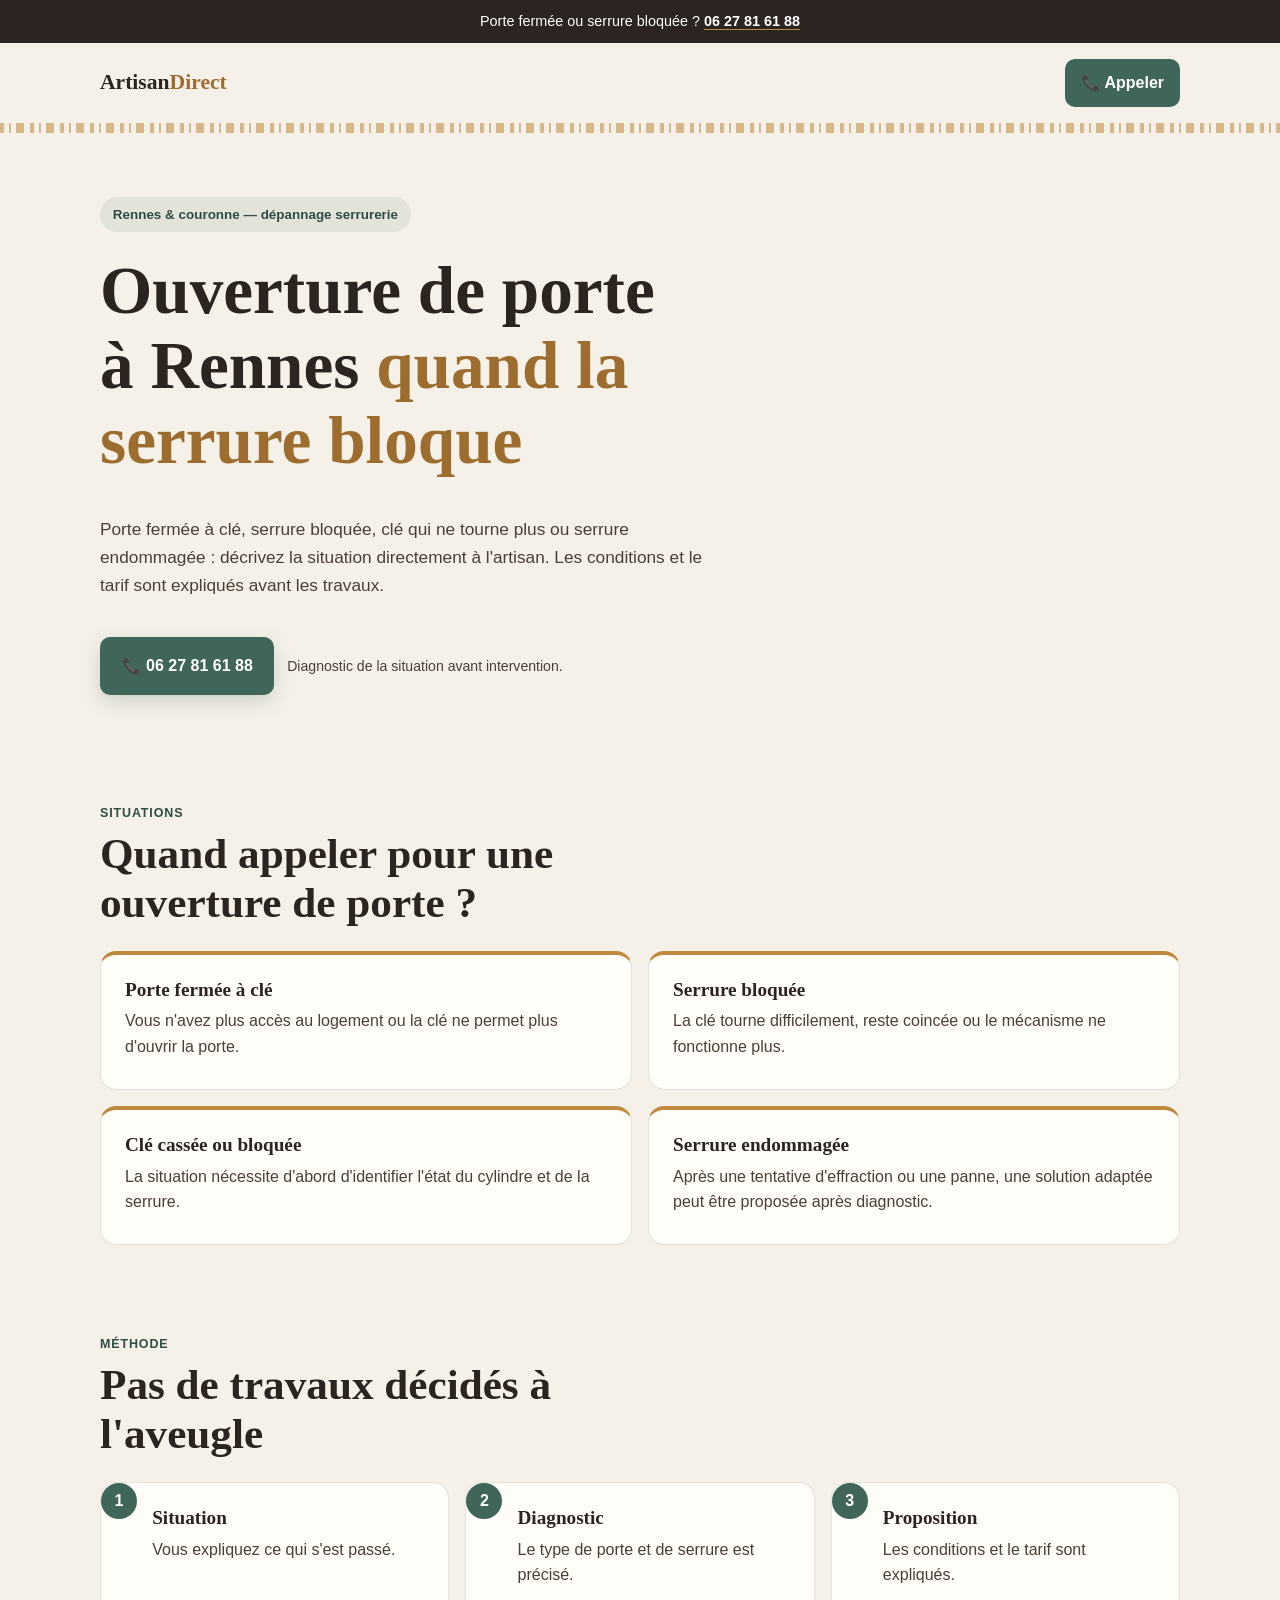
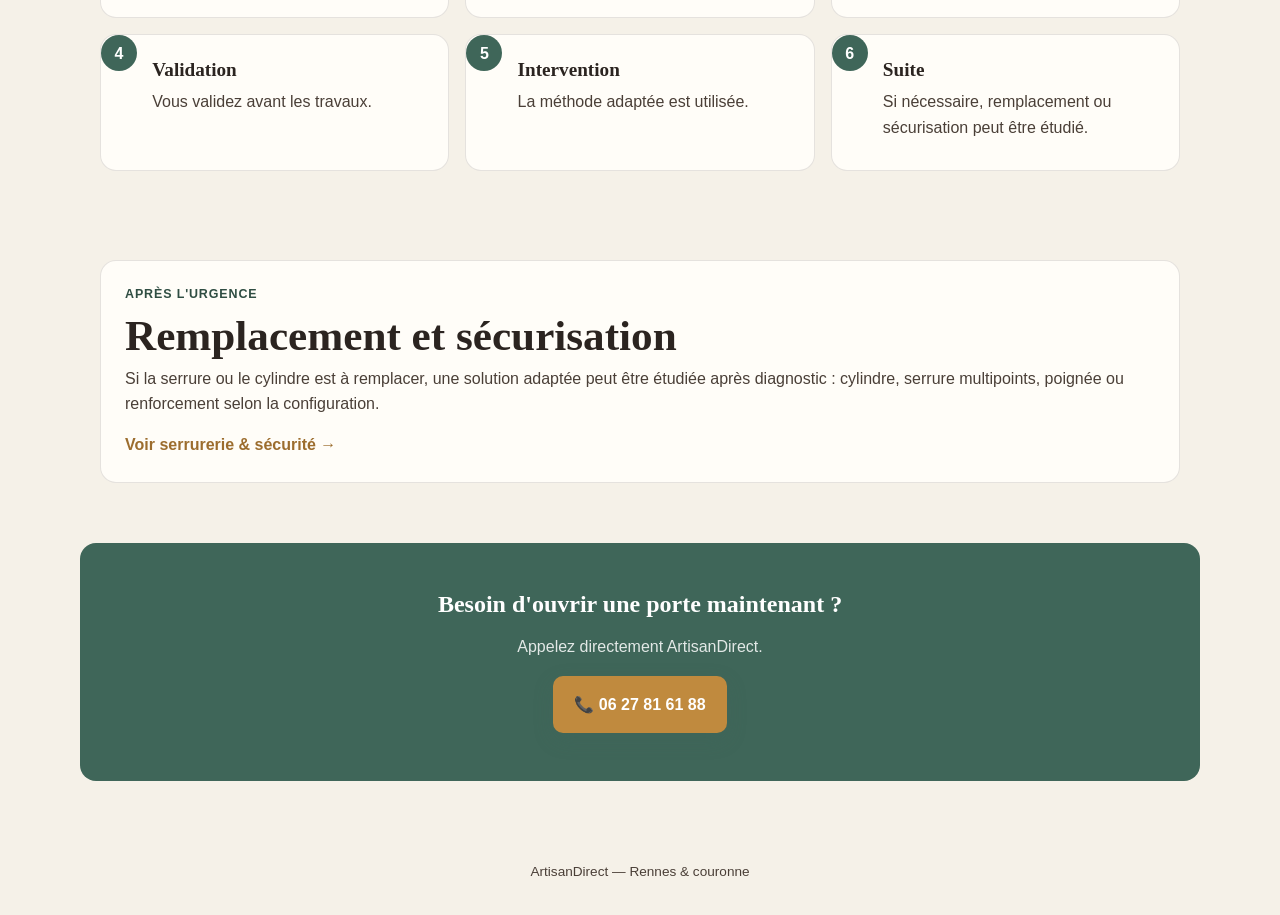
==== ouverture-porte-rennes/index.html @ 7f2ad4cd "Add dedicated door-opening landing page" ====
<!doctype html><html lang="fr"><head><meta charset="utf-8"><meta name="viewport" content="width=device-width,initial-scale=1"><title>Ouverture de porte à Rennes | Serrure bloquée – ArtisanDirect</title><meta name="description" content="Ouverture de porte à Rennes : porte fermée à clé, serrure bloquée ou clé qui ne tourne plus. ArtisanDirect, conditions et tarif expliqués avant travaux. 06 27 81 61 88."><link rel="canonical" href="https://artisandirect.fr/ouverture-porte-rennes/"><link rel="stylesheet" href="/styles.css"><script type="application/ld+json">{"@context":"https://schema.org","@type":"Service","name":"Ouverture de porte à Rennes","provider":{"@type":"LocalBusiness","name":"ArtisanDirect","telephone":"+33627816188","url":"https://artisandirect.fr/"},"areaServed":"Rennes"}</script></head><body><div class="topbar">Porte fermée ou serrure bloquée ? <a href="tel:+33627816188">06 27 81 61 88</a></div><header class="site"><a class="brand" href="/">Artisan<span>Direct</span></a><a class="call-pill" href="tel:+33627816188">📞 Appeler</a></header><div class="key-divider"></div><main><section class="hero"><span class="eyebrow">Rennes & couronne — dépannage serrurerie</span><h1>Ouverture de porte à Rennes <em>quand la serrure bloque</em></h1><p class="lead">Porte fermée à clé, serrure bloquée, clé qui ne tourne plus ou serrure endommagée : décrivez la situation directement à l'artisan. Les conditions et le tarif sont expliqués avant les travaux.</p><div class="cta-row"><a class="btn" href="tel:+33627816188">📞 06 27 81 61 88</a><span class="micro">Diagnostic de la situation avant intervention.</span></div></section><section class="section"><div class="section-head"><span class="kicker">SITUATIONS</span><h2>Quand appeler pour une ouverture de porte ?</h2></div><div class="grid2"><div class="card problem"><h3>Porte fermée à clé</h3><p>Vous n'avez plus accès au logement ou la clé ne permet plus d'ouvrir la porte.</p></div><div class="card problem"><h3>Serrure bloquée</h3><p>La clé tourne difficilement, reste coincée ou le mécanisme ne fonctionne plus.</p></div><div class="card problem"><h3>Clé cassée ou bloquée</h3><p>La situation nécessite d'abord d'identifier l'état du cylindre et de la serrure.</p></div><div class="card problem"><h3>Serrure endommagée</h3><p>Après une tentative d'effraction ou une panne, une solution adaptée peut être proposée après diagnostic.</p></div></div></section><section class="section"><div class="section-head"><span class="kicker">MÉTHODE</span><h2>Pas de travaux décidés à l'aveugle</h2></div><div class="grid3 method"><div class="card step"><h3>Situation</h3><p>Vous expliquez ce qui s'est passé.</p></div><div class="card step"><h3>Diagnostic</h3><p>Le type de porte et de serrure est précisé.</p></div><div class="card step"><h3>Proposition</h3><p>Les conditions et le tarif sont expliqués.</p></div><div class="card step"><h3>Validation</h3><p>Vous validez avant les travaux.</p></div><div class="card step"><h3>Intervention</h3><p>La méthode adaptée est utilisée.</p></div><div class="card step"><h3>Suite</h3><p>Si nécessaire, remplacement ou sécurisation peut être étudié.</p></div></div></section><section class="section"><div class="card"><span class="kicker">APRÈS L'URGENCE</span><h2>Remplacement et sécurisation</h2><p>Si la serrure ou le cylindre est à remplacer, une solution adaptée peut être étudiée après diagnostic : cylindre, serrure multipoints, poignée ou renforcement selon la configuration.</p><a class="arrow" href="/serrurerie-securite-rennes/">Voir serrurerie & sécurité →</a></div></section><div class="final"><h2>Besoin d'ouvrir une porte maintenant ?</h2><p>Appelez directement ArtisanDirect.</p><a class="btn alt" href="tel:+33627816188">📞 06 27 81 61 88</a></div></main><footer><a href="/">ArtisanDirect</a> — Rennes & couronne</footer><a class="sticky-call" href="tel:+33627816188">📞 Appeler ArtisanDirect</a></body></html>
---- styles.css ----
:root{--ink:#2B2420;--ink-soft:#4A3F37;--brass:#C08A3E;--brass-deep:#9C6D2E;--pine:#3F6659;--pine-deep:#2F4D42;--paper:#F5F1E8;--card:#FFFDF8;--line:rgba(43,36,32,.12);--radius:16px}*{box-sizing:border-box}html{scroll-behavior:smooth}body{margin:0;background:var(--paper);color:var(--ink);font-family:Inter,Arial,sans-serif;line-height:1.6;-webkit-font-smoothing:antialiased}h1,h2,h3{font-family:Fraunces,Georgia,serif;line-height:1.12;margin:0}a{color:inherit;text-decoration:none}img{max-width:100%;display:block}.topbar{background:var(--ink);color:#fff;padding:.62rem 1rem;text-align:center;font-size:.9rem}.topbar a{font-weight:700;border-bottom:1px solid var(--brass)}header.site{max-width:1120px;margin:auto;padding:1rem 1.25rem;display:flex;justify-content:space-between;align-items:center;gap:1rem}.brand{font:600 1.35rem Fraunces,Georgia,serif}.brand span{color:var(--brass-deep)}.call-pill,.btn{display:inline-flex;align-items:center;justify-content:center;gap:.5rem;font-weight:700;border-radius:10px}.call-pill{background:var(--pine);color:#fff;padding:.7rem 1rem}.key-divider{height:10px;background:repeating-linear-gradient(90deg,var(--brass) 0 4px,transparent 4px 9px,var(--brass) 9px 11px,transparent 11px 16px,var(--brass) 16px 24px,transparent 24px 30px);opacity:.55}.hero,.section{max-width:1120px;margin:auto;padding:4rem 1.25rem}.hero{display:grid;gap:1.3rem}.eyebrow{width:max-content;max-width:100%;padding:.42rem .8rem;border-radius:999px;background:rgba(63,102,89,.1);color:var(--pine-deep);font-weight:700;font-size:.84rem}.hero h1{font-size:clamp(2.25rem,6vw,4.2rem);max-width:17ch}.hero h1 em{font-style:normal;color:var(--brass-deep)}.lead{font-size:1.08rem;color:var(--ink-soft);max-width:65ch}.cta-row{display:flex;flex-wrap:wrap;gap:.8rem;align-items:center}.btn{padding:1rem 1.35rem;background:var(--pine);color:#fff;box-shadow:0 7px 20px rgba(63,102,89,.22)}.btn.alt{background:var(--brass);color:#fff}.micro{font-size:.88rem;color:var(--ink-soft)}.stats{display:grid;grid-template-columns:repeat(3,1fr);gap:1px;background:var(--line);border:1px solid var(--line);border-radius:var(--radius);overflow:hidden;margin-top:1rem}.stat{background:var(--card);padding:1.1rem;text-align:center}.stat strong{display:block;font:600 1.7rem Fraunces,Georgia,serif;color:var(--brass-deep)}.stat span{font-size:.82rem;color:var(--ink-soft)}.section{padding-top:2.8rem;padding-bottom:2.8rem}.section-head{max-width:70ch;margin-bottom:1.5rem}.kicker{text-transform:uppercase;letter-spacing:.07em;font-size:.78rem;font-weight:800;color:var(--pine-deep);display:block;margin-bottom:.4rem}.section h2{font-size:clamp(1.8rem,4vw,2.7rem)}.grid3,.grid2{display:grid;gap:1rem}.grid3{grid-template-columns:repeat(3,1fr)}.grid2{grid-template-columns:repeat(2,1fr)}.card{background:var(--card);border:1px solid var(--line);border-radius:var(--radius);padding:1.5rem}.card h3{font-size:1.2rem;margin-bottom:.5rem}.card p{color:var(--ink-soft);margin:.35rem 0}.card .arrow{color:var(--brass-deep);font-weight:800;display:inline-block;margin-top:.6rem}.problem{border-top:4px solid var(--brass)}.method{counter-reset:step}.step{position:relative;padding-left:3.2rem}.step:before{counter-increment:step;content:counter(step);position:absolute;left:0;top:0;width:2.25rem;height:2.25rem;border-radius:50%;background:var(--pine);color:#fff;display:grid;place-items:center;font-weight:800}.dark{background:var(--ink);color:#fff;border-radius:var(--radius);padding:2rem}.dark h2,.dark h3{color:#fff}.dark p{color:rgba(255,255,255,.82)}.zones{display:flex;flex-wrap:wrap;gap:.55rem;margin-top:1rem}.zone{border:1px solid rgba(255,255,255,.18);background:rgba(255,255,255,.06);padding:.45rem .75rem;border-radius:999px;font-size:.86rem}.faq details{background:var(--card);border:1px solid var(--line);border-radius:12px;margin:.65rem 0;padding:1rem}.faq summary{font-weight:800;cursor:pointer}.faq p{color:var(--ink-soft);margin:.7rem 0 0}.final{max-width:1120px;margin:1rem auto 3rem;padding:3rem 1.25rem;text-align:center;background:var(--pine);color:#fff;border-radius:var(--radius)}.final h2{color:#fff}.final p{color:rgba(255,255,255,.85)}footer{text-align:center;padding:2rem 1.25rem;color:var(--ink-soft);font-size:.85rem}.sticky-call{display:none}@media(max-width:760px){header.site{align-items:flex-start}.grid3,.grid2{grid-template-columns:1fr}.stats{grid-template-columns:1fr}.hero,.section{padding-top:2.8rem;padding-bottom:2.5rem}.hero h1{max-width:14ch}.call-pill{font-size:.9rem}.sticky-call{display:flex;position:fixed;z-index:50;bottom:12px;left:12px;right:12px;background:var(--pine);color:#fff;padding:1rem;border-radius:12px;justify-content:center;font-weight:800;box-shadow:0 8px 28px rgba(0,0,0,.25)}}@media(prefers-reduced-motion:reduce){html{scroll-behavior:auto}}
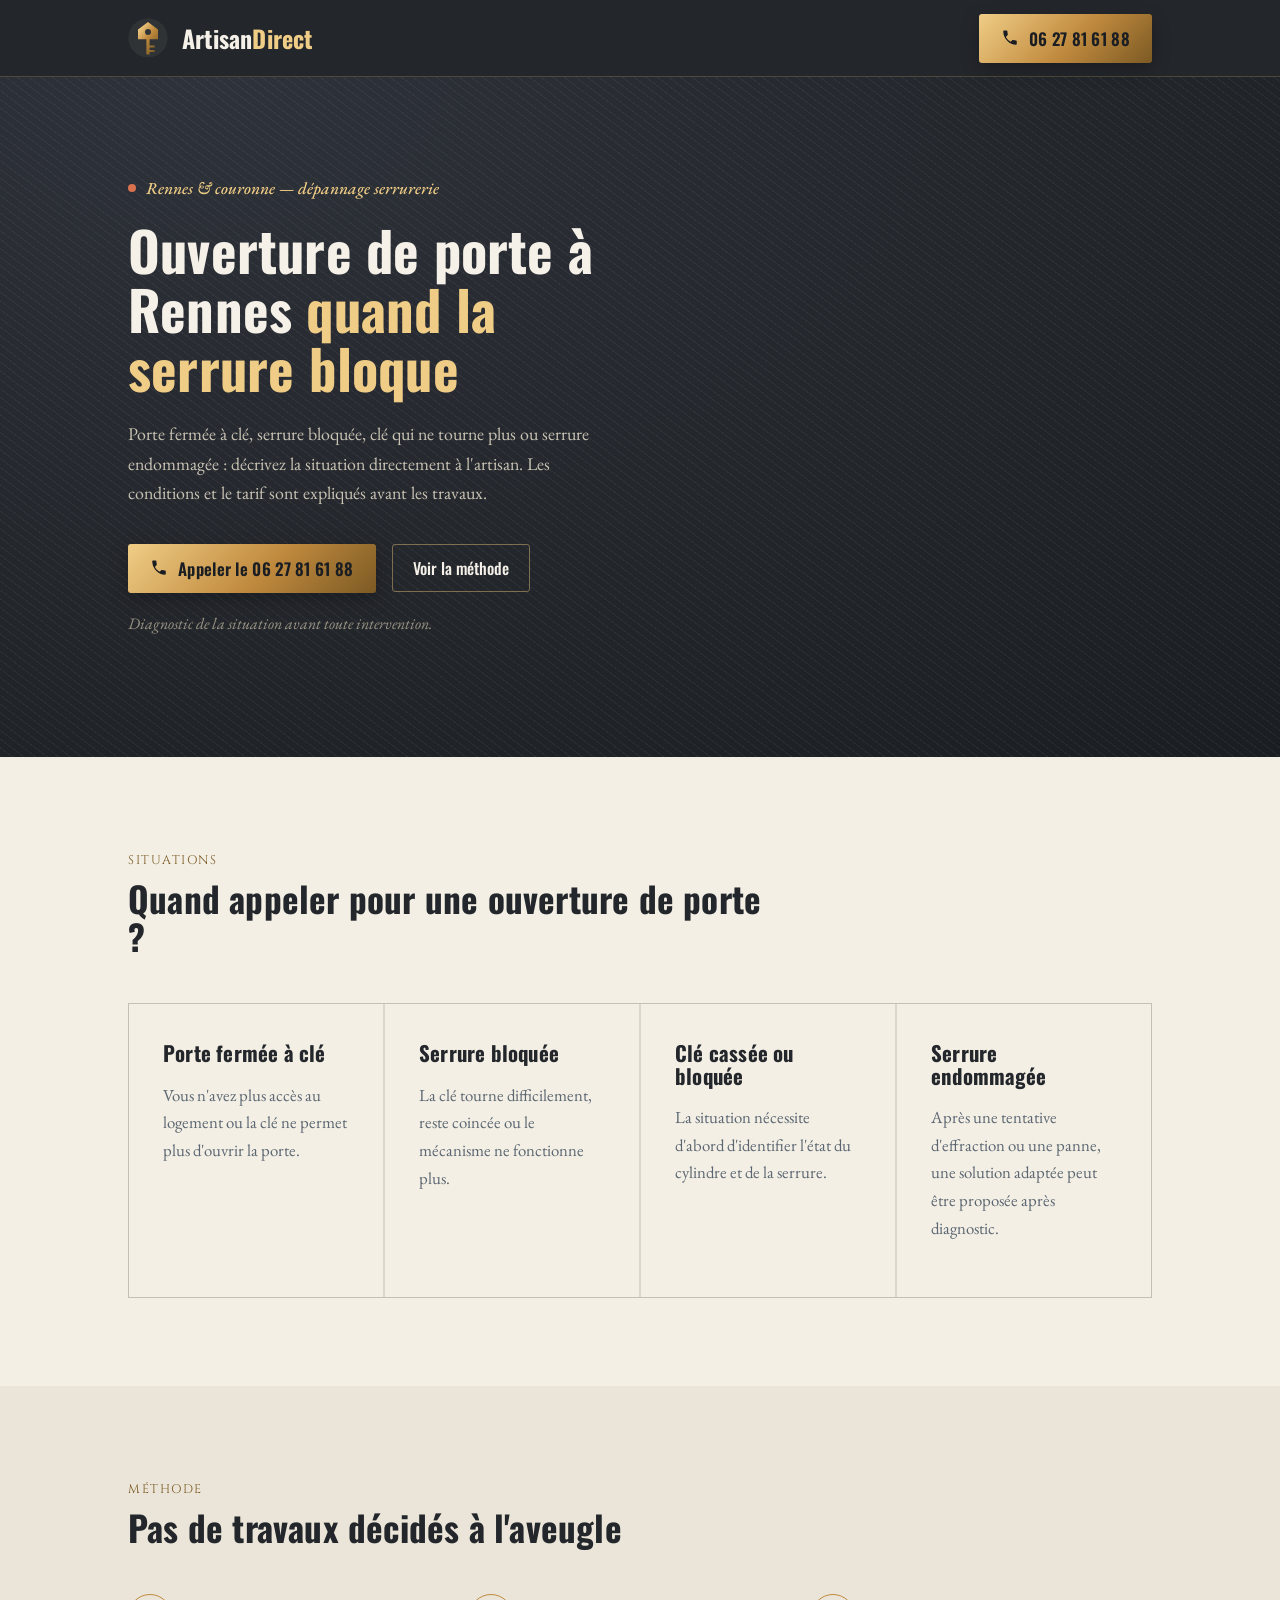
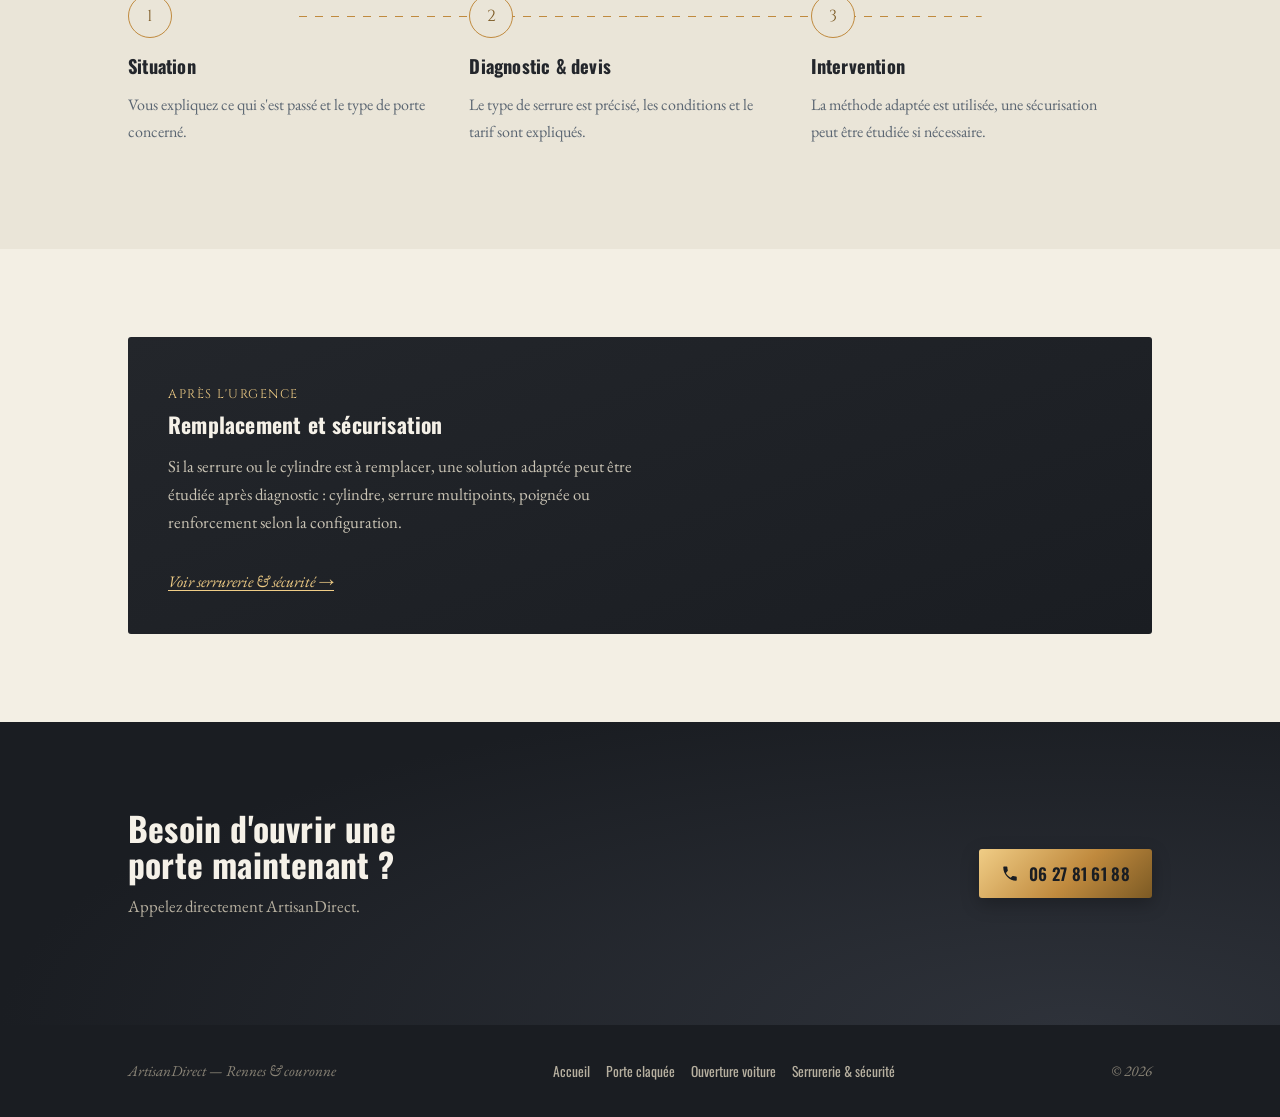
==== commit e6b357d4: "Enhance HTML structure and add font preconnect Added preconnect links for Google Fonts and updated t" ====
--- a/ouverture-porte-rennes/index.html
+++ b/ouverture-porte-rennes/index.html
@@ -1 +1,114 @@
-<!doctype html><html lang="fr"><head><meta charset="utf-8"><meta name="viewport" content="width=device-width,initial-scale=1"><title>Ouverture de porte à Rennes | Serrure bloquée – ArtisanDirect</title><meta name="description" content="Ouverture de porte à Rennes : porte fermée à clé, serrure bloquée ou clé qui ne tourne plus. ArtisanDirect, conditions et tarif expliqués avant travaux. 06 27 81 61 88."><link rel="canonical" href="https://artisandirect.fr/ouverture-porte-rennes/"><link rel="stylesheet" href="/styles.css"><script type="application/ld+json">{"@context":"https://schema.org","@type":"Service","name":"Ouverture de porte à Rennes","provider":{"@type":"LocalBusiness","name":"ArtisanDirect","telephone":"+33627816188","url":"https://artisandirect.fr/"},"areaServed":"Rennes"}</script></head><body><div class="topbar">Porte fermée ou serrure bloquée ? <a href="tel:+33627816188">06 27 81 61 88</a></div><header class="site"><a class="brand" href="/">Artisan<span>Direct</span></a><a class="call-pill" href="tel:+33627816188">📞 Appeler</a></header><div class="key-divider"></div><main><section class="hero"><span class="eyebrow">Rennes & couronne — dépannage serrurerie</span><h1>Ouverture de porte à Rennes <em>quand la serrure bloque</em></h1><p class="lead">Porte fermée à clé, serrure bloquée, clé qui ne tourne plus ou serrure endommagée : décrivez la situation directement à l'artisan. Les conditions et le tarif sont expliqués avant les travaux.</p><div class="cta-row"><a class="btn" href="tel:+33627816188">📞 06 27 81 61 88</a><span class="micro">Diagnostic de la situation avant intervention.</span></div></section><section class="section"><div class="section-head"><span class="kicker">SITUATIONS</span><h2>Quand appeler pour une ouverture de porte ?</h2></div><div class="grid2"><div class="card problem"><h3>Porte fermée à clé</h3><p>Vous n'avez plus accès au logement ou la clé ne permet plus d'ouvrir la porte.</p></div><div class="card problem"><h3>Serrure bloquée</h3><p>La clé tourne difficilement, reste coincée ou le mécanisme ne fonctionne plus.</p></div><div class="card problem"><h3>Clé cassée ou bloquée</h3><p>La situation nécessite d'abord d'identifier l'état du cylindre et de la serrure.</p></div><div class="card problem"><h3>Serrure endommagée</h3><p>Après une tentative d'effraction ou une panne, une solution adaptée peut être proposée après diagnostic.</p></div></div></section><section class="section"><div class="section-head"><span class="kicker">MÉTHODE</span><h2>Pas de travaux décidés à l'aveugle</h2></div><div class="grid3 method"><div class="card step"><h3>Situation</h3><p>Vous expliquez ce qui s'est passé.</p></div><div class="card step"><h3>Diagnostic</h3><p>Le type de porte et de serrure est précisé.</p></div><div class="card step"><h3>Proposition</h3><p>Les conditions et le tarif sont expliqués.</p></div><div class="card step"><h3>Validation</h3><p>Vous validez avant les travaux.</p></div><div class="card step"><h3>Intervention</h3><p>La méthode adaptée est utilisée.</p></div><div class="card step"><h3>Suite</h3><p>Si nécessaire, remplacement ou sécurisation peut être étudié.</p></div></div></section><section class="section"><div class="card"><span class="kicker">APRÈS L'URGENCE</span><h2>Remplacement et sécurisation</h2><p>Si la serrure ou le cylindre est à remplacer, une solution adaptée peut être étudiée après diagnostic : cylindre, serrure multipoints, poignée ou renforcement selon la configuration.</p><a class="arrow" href="/serrurerie-securite-rennes/">Voir serrurerie & sécurité →</a></div></section><div class="final"><h2>Besoin d'ouvrir une porte maintenant ?</h2><p>Appelez directement ArtisanDirect.</p><a class="btn alt" href="tel:+33627816188">📞 06 27 81 61 88</a></div></main><footer><a href="/">ArtisanDirect</a> — Rennes & couronne</footer><a class="sticky-call" href="tel:+33627816188">📞 Appeler ArtisanDirect</a></body></html>+<!doctype html>
+<html lang="fr">
+<head>
+<meta charset="utf-8"><meta name="viewport" content="width=device-width,initial-scale=1">
+<title>Ouverture de porte à Rennes | Serrure bloquée – ArtisanDirect</title>
+<meta name="description" content="Ouverture de porte à Rennes : porte fermée à clé, serrure bloquée ou clé qui ne tourne plus. ArtisanDirect, conditions et tarif expliqués avant travaux. 06 27 81 61 88.">
+<link rel="canonical" href="https://artisandirect.fr/ouverture-porte-rennes/">
+<link rel="preconnect" href="https://fonts.googleapis.com"><link rel="preconnect" href="https://fonts.gstatic.com" crossorigin>
+<link href="https://fonts.googleapis.com/css2?family=Oswald:wght@400;500;600;700&family=Cinzel:wght@600&family=EB+Garamond:ital,wght@0,500;1,500;1,600&display=swap" rel="stylesheet">
+<link rel="stylesheet" href="/styles.css">
+<script type="application/ld+json">{"@context":"https://schema.org","@type":"Service","name":"Ouverture de porte à Rennes","provider":{"@type":"LocalBusiness","name":"ArtisanDirect","telephone":"+33627816188","url":"https://artisandirect.fr/"},"areaServed":"Rennes"}</script>
+</head>
+<body>
+<header class="topbar">
+  <div class="wrap">
+    <a class="mark" href="/">
+      <svg width="40" height="40" viewBox="0 0 200 200" aria-hidden="true">
+        <circle cx="100" cy="100" r="98" fill="#F5F1E8" fill-opacity="0.06"/>
+        <path fill="url(#gTop)" fill-rule="evenodd" d="M100,20 L150,58 L150,106 L108,106 L108,138 L133,138 L133,148 L108,148 L108,160 L133,160 L133,170 L108,170 L108,182 L92,182 L92,106 L50,106 L50,58 Z M115,70 A15,15 0 1,0 85,70 A15,15 0 1,0 115,70 Z"/>
+        <defs><linearGradient id="gTop" x1="15%" y1="10%" x2="85%" y2="95%"><stop offset="0%" stop-color="#F0CD86"/><stop offset="45%" stop-color="#C08A3E"/><stop offset="100%" stop-color="#7C5A24"/></linearGradient></defs>
+      </svg>
+      <span class="mark-word">Artisan<span class="accent">Direct</span></span>
+    </a>
+    <a class="btn-call" href="tel:+33627816188">
+      <svg viewBox="0 0 24 24" fill="currentColor" aria-hidden="true"><path d="M6.6,10.8c1.4,2.7,3.6,4.9,6.3,6.3l2.1-2.1c0.3-0.3,0.7-0.4,1.1-0.3c1.2,0.4,2.5,0.6,3.9,0.6c0.6,0,1,0.4,1,1V20c0,0.6-0.4,1-1,1C11.4,21,3,12.6,3,3c0-0.6,0.4-1,1-1h3.5c0.6,0,1,0.4,1,1c0,1.4,0.2,2.7,0.6,3.9c0.1,0.4,0,0.8-0.3,1.1L6.6,10.8z"/></svg>
+      <span class="full-number">06 27 81 61 88</span><span class="short-label">Appeler</span>
+    </a>
+  </div>
+</header>
+
+<section class="hero">
+  <div class="wrap">
+    <div class="eyebrow"><span class="dot"></span> Rennes &amp; couronne — dépannage serrurerie</div>
+    <h1 class="hero-title">Ouverture de porte à Rennes <em>quand la serrure bloque</em></h1>
+    <p class="hero-sub">Porte fermée à clé, serrure bloquée, clé qui ne tourne plus ou serrure endommagée : décrivez la situation directement à l'artisan. Les conditions et le tarif sont expliqués avant les travaux.</p>
+    <div class="hero-cta-row">
+      <a class="btn-call" href="tel:+33627816188">
+        <svg viewBox="0 0 24 24" fill="currentColor" aria-hidden="true"><path d="M6.6,10.8c1.4,2.7,3.6,4.9,6.3,6.3l2.1-2.1c0.3-0.3,0.7-0.4,1.1-0.3c1.2,0.4,2.5,0.6,3.9,0.6c0.6,0,1,0.4,1,1V20c0,0.6-0.4,1-1,1C11.4,21,3,12.6,3,3c0-0.6,0.4-1,1-1h3.5c0.6,0,1,0.4,1,1c0,1.4,0.2,2.7,0.6,3.9c0.1,0.4,0,0.8-0.3,1.1L6.6,10.8z"/></svg>
+        Appeler le 06 27 81 61 88
+      </a>
+      <a class="btn-ghost" href="#methode">Voir la méthode</a>
+    </div>
+    <p class="hero-note">Diagnostic de la situation avant toute intervention.</p>
+  </div>
+</section>
+
+<section class="services">
+  <div class="wrap">
+    <div class="section-head">
+      <span class="kicker">SITUATIONS</span>
+      <h2>Quand appeler pour une ouverture de porte ?</h2>
+    </div>
+    <div class="svc-grid cols-4">
+      <div class="svc-card"><h3>Porte fermée à clé</h3><p>Vous n'avez plus accès au logement ou la clé ne permet plus d'ouvrir la porte.</p></div>
+      <div class="svc-card"><h3>Serrure bloquée</h3><p>La clé tourne difficilement, reste coincée ou le mécanisme ne fonctionne plus.</p></div>
+      <div class="svc-card"><h3>Clé cassée ou bloquée</h3><p>La situation nécessite d'abord d'identifier l'état du cylindre et de la serrure.</p></div>
+      <div class="svc-card"><h3>Serrure endommagée</h3><p>Après une tentative d'effraction ou une panne, une solution adaptée peut être proposée après diagnostic.</p></div>
+    </div>
+  </div>
+</section>
+
+<section class="process" id="methode">
+  <div class="wrap">
+    <div class="section-head">
+      <span class="kicker">MÉTHODE</span>
+      <h2>Pas de travaux décidés à l'aveugle</h2>
+    </div>
+    <div class="step-row">
+      <div class="step"><div class="step-num">1</div><h3>Situation</h3><p>Vous expliquez ce qui s'est passé et le type de porte concerné.</p></div>
+      <div class="step"><div class="step-num">2</div><h3>Diagnostic &amp; devis</h3><p>Le type de serrure est précisé, les conditions et le tarif sont expliqués.</p></div>
+      <div class="step"><div class="step-num">3</div><h3>Intervention</h3><p>La méthode adaptée est utilisée, une sécurisation peut être étudiée si nécessaire.</p></div>
+    </div>
+  </div>
+</section>
+
+<section class="services">
+  <div class="wrap">
+    <div class="highlight">
+      <span class="kicker">APRÈS L'URGENCE</span>
+      <h2>Remplacement et sécurisation</h2>
+      <p>Si la serrure ou le cylindre est à remplacer, une solution adaptée peut être étudiée après diagnostic : cylindre, serrure multipoints, poignée ou renforcement selon la configuration.</p>
+      <a class="svc-link" href="/serrurerie-securite-rennes/">Voir serrurerie &amp; sécurité →</a>
+    </div>
+  </div>
+</section>
+
+<section class="cta-final">
+  <div class="wrap">
+    <div>
+      <h2>Besoin d'ouvrir une porte maintenant ?</h2>
+      <p>Appelez directement ArtisanDirect.</p>
+    </div>
+    <a class="btn-call" href="tel:+33627816188">
+      <svg viewBox="0 0 24 24" fill="currentColor" aria-hidden="true"><path d="M6.6,10.8c1.4,2.7,3.6,4.9,6.3,6.3l2.1-2.1c0.3-0.3,0.7-0.4,1.1-0.3c1.2,0.4,2.5,0.6,3.9,0.6c0.6,0,1,0.4,1,1V20c0,0.6-0.4,1-1,1C11.4,21,3,12.6,3,3c0-0.6,0.4-1,1-1h3.5c0.6,0,1,0.4,1,1c0,1.4,0.2,2.7,0.6,3.9c0.1,0.4,0,0.8-0.3,1.1L6.6,10.8z"/></svg>
+      06 27 81 61 88
+    </a>
+  </div>
+</section>
+
+<footer>
+  <div class="wrap">
+    <span>ArtisanDirect — Rennes &amp; couronne</span>
+    <nav class="foot-links">
+      <a href="/">Accueil</a>
+      <a href="/porte-claquee-rennes/">Porte claquée</a>
+      <a href="/ouverture-voiture-rennes/">Ouverture voiture</a>
+      <a href="/serrurerie-securite-rennes/">Serrurerie & sécurité</a>
+    </nav>
+    <span>&copy; 2026</span>
+  </div>
+</footer>
+<a class="sticky-call" href="tel:+33627816188">📞 Appeler ArtisanDirect — 06 27 81 61 88</a>
+</body>
+</html>
--- a/styles.css
+++ b/styles.css
@@ -1 +1,161 @@
-:root{--ink:#2B2420;--ink-soft:#4A3F37;--brass:#C08A3E;--brass-deep:#9C6D2E;--pine:#3F6659;--pine-deep:#2F4D42;--paper:#F5F1E8;--card:#FFFDF8;--line:rgba(43,36,32,.12);--radius:16px}*{box-sizing:border-box}html{scroll-behavior:smooth}body{margin:0;background:var(--paper);color:var(--ink);font-family:Inter,Arial,sans-serif;line-height:1.6;-webkit-font-smoothing:antialiased}h1,h2,h3{font-family:Fraunces,Georgia,serif;line-height:1.12;margin:0}a{color:inherit;text-decoration:none}img{max-width:100%;display:block}.topbar{background:var(--ink);color:#fff;padding:.62rem 1rem;text-align:center;font-size:.9rem}.topbar a{font-weight:700;border-bottom:1px solid var(--brass)}header.site{max-width:1120px;margin:auto;padding:1rem 1.25rem;display:flex;justify-content:space-between;align-items:center;gap:1rem}.brand{font:600 1.35rem Fraunces,Georgia,serif}.brand span{color:var(--brass-deep)}.call-pill,.btn{display:inline-flex;align-items:center;justify-content:center;gap:.5rem;font-weight:700;border-radius:10px}.call-pill{background:var(--pine);color:#fff;padding:.7rem 1rem}.key-divider{height:10px;background:repeating-linear-gradient(90deg,var(--brass) 0 4px,transparent 4px 9px,var(--brass) 9px 11px,transparent 11px 16px,var(--brass) 16px 24px,transparent 24px 30px);opacity:.55}.hero,.section{max-width:1120px;margin:auto;padding:4rem 1.25rem}.hero{display:grid;gap:1.3rem}.eyebrow{width:max-content;max-width:100%;padding:.42rem .8rem;border-radius:999px;background:rgba(63,102,89,.1);color:var(--pine-deep);font-weight:700;font-size:.84rem}.hero h1{font-size:clamp(2.25rem,6vw,4.2rem);max-width:17ch}.hero h1 em{font-style:normal;color:var(--brass-deep)}.lead{font-size:1.08rem;color:var(--ink-soft);max-width:65ch}.cta-row{display:flex;flex-wrap:wrap;gap:.8rem;align-items:center}.btn{padding:1rem 1.35rem;background:var(--pine);color:#fff;box-shadow:0 7px 20px rgba(63,102,89,.22)}.btn.alt{background:var(--brass);color:#fff}.micro{font-size:.88rem;color:var(--ink-soft)}.stats{display:grid;grid-template-columns:repeat(3,1fr);gap:1px;background:var(--line);border:1px solid var(--line);border-radius:var(--radius);overflow:hidden;margin-top:1rem}.stat{background:var(--card);padding:1.1rem;text-align:center}.stat strong{display:block;font:600 1.7rem Fraunces,Georgia,serif;color:var(--brass-deep)}.stat span{font-size:.82rem;color:var(--ink-soft)}.section{padding-top:2.8rem;padding-bottom:2.8rem}.section-head{max-width:70ch;margin-bottom:1.5rem}.kicker{text-transform:uppercase;letter-spacing:.07em;font-size:.78rem;font-weight:800;color:var(--pine-deep);display:block;margin-bottom:.4rem}.section h2{font-size:clamp(1.8rem,4vw,2.7rem)}.grid3,.grid2{display:grid;gap:1rem}.grid3{grid-template-columns:repeat(3,1fr)}.grid2{grid-template-columns:repeat(2,1fr)}.card{background:var(--card);border:1px solid var(--line);border-radius:var(--radius);padding:1.5rem}.card h3{font-size:1.2rem;margin-bottom:.5rem}.card p{color:var(--ink-soft);margin:.35rem 0}.card .arrow{color:var(--brass-deep);font-weight:800;display:inline-block;margin-top:.6rem}.problem{border-top:4px solid var(--brass)}.method{counter-reset:step}.step{position:relative;padding-left:3.2rem}.step:before{counter-increment:step;content:counter(step);position:absolute;left:0;top:0;width:2.25rem;height:2.25rem;border-radius:50%;background:var(--pine);color:#fff;display:grid;place-items:center;font-weight:800}.dark{background:var(--ink);color:#fff;border-radius:var(--radius);padding:2rem}.dark h2,.dark h3{color:#fff}.dark p{color:rgba(255,255,255,.82)}.zones{display:flex;flex-wrap:wrap;gap:.55rem;margin-top:1rem}.zone{border:1px solid rgba(255,255,255,.18);background:rgba(255,255,255,.06);padding:.45rem .75rem;border-radius:999px;font-size:.86rem}.faq details{background:var(--card);border:1px solid var(--line);border-radius:12px;margin:.65rem 0;padding:1rem}.faq summary{font-weight:800;cursor:pointer}.faq p{color:var(--ink-soft);margin:.7rem 0 0}.final{max-width:1120px;margin:1rem auto 3rem;padding:3rem 1.25rem;text-align:center;background:var(--pine);color:#fff;border-radius:var(--radius)}.final h2{color:#fff}.final p{color:rgba(255,255,255,.85)}footer{text-align:center;padding:2rem 1.25rem;color:var(--ink-soft);font-size:.85rem}.sticky-call{display:none}@media(max-width:760px){header.site{align-items:flex-start}.grid3,.grid2{grid-template-columns:1fr}.stats{grid-template-columns:1fr}.hero,.section{padding-top:2.8rem;padding-bottom:2.5rem}.hero h1{max-width:14ch}.call-pill{font-size:.9rem}.sticky-call{display:flex;position:fixed;z-index:50;bottom:12px;left:12px;right:12px;background:var(--pine);color:#fff;padding:1rem;border-radius:12px;justify-content:center;font-weight:800;box-shadow:0 8px 28px rgba(0,0,0,.25)}}@media(prefers-reduced-motion:reduce){html{scroll-behavior:auto}}+/* ArtisanDirect — design system premium (charbon / laiton) */
+:root{
+  --charcoal:#23262B;
+  --charcoal-2:#2E323A;
+  --charcoal-3:#1A1D22;
+  --paper:#F3EFE4;
+  --paper-2:#EAE5D8;
+  --paper-3:#DFD9C9;
+  --ink:#23262B;
+  --slate:#5B6672;
+  --brass-light:#F0CD86;
+  --brass:#C08A3E;
+  --brass-dark:#7C5A24;
+  --cream:#F5F1E8;
+  --radius:3px;
+}
+*{box-sizing:border-box;}
+html{scroll-behavior:smooth;}
+body{margin:0;font-family:'Oswald',Arial,sans-serif;color:var(--ink);background:var(--paper);-webkit-font-smoothing:antialiased;}
+@media (max-width:640px){ body{padding-bottom:84px;} }
+p,li{font-family:Georgia,'EB Garamond',serif;font-size:1.05rem;line-height:1.65;max-width:62ch;}
+h1,h2,h3{font-family:'Oswald',Arial,sans-serif;font-weight:700;line-height:1.08;margin:0;letter-spacing:.2px;}
+a{color:inherit;}
+.tagline{font-family:'EB Garamond',Georgia,serif;font-style:italic;font-weight:500;}
+.wrap{max-width:1080px;margin:0 auto;padding:0 28px;}
+section{padding:88px 0;}
+@media (max-width:640px){ section{padding:56px 0;} }
+
+/* ---------- brand mark ---------- */
+.mark{display:inline-flex;align-items:center;gap:14px;text-decoration:none;color:inherit;}
+.mark svg{display:block;flex:none;}
+.mark-word{font-family:'Oswald';font-weight:700;font-size:1.5rem;letter-spacing:.2px;}
+
+/* ---------- top bar / nav ---------- */
+.topbar{position:sticky;top:0;z-index:50;background:var(--charcoal);border-bottom:1px solid rgba(200,170,110,.25);}
+.topbar .wrap{display:flex;align-items:center;justify-content:space-between;height:76px;}
+.topbar .mark-word{color:var(--cream);}
+.btn-call{display:inline-flex;align-items:center;gap:10px;background:linear-gradient(135deg,var(--brass-light),var(--brass) 55%,var(--brass-dark));color:var(--charcoal-3);font-weight:600;font-family:'Oswald';padding:12px 22px;border-radius:var(--radius);text-decoration:none;font-size:1.05rem;letter-spacing:.3px;box-shadow:0 6px 18px rgba(0,0,0,.25);transition:transform .15s ease;}
+.btn-call:hover{transform:translateY(-1px);}
+.btn-call svg{width:18px;height:18px;flex:none;}
+.btn-ghost{display:inline-flex;align-items:center;gap:10px;border:1.5px solid rgba(200,170,110,.55);color:var(--cream);padding:11px 20px;border-radius:var(--radius);text-decoration:none;font-family:'Oswald';font-weight:500;font-size:1rem;}
+.topbar .btn-call .full-number{display:inline;}
+.topbar .btn-call .short-label{display:none;}
+@media (max-width:520px){
+  .topbar .wrap{height:64px;}
+  .topbar .mark-word{font-size:1.15rem;}
+  .topbar .mark svg{width:32px;height:32px;}
+  .topbar .btn-call{padding:10px 14px;font-size:.95rem;}
+  .topbar .btn-call .full-number{display:none;}
+  .topbar .btn-call .short-label{display:inline;}
+}
+
+/* ---------- hero ---------- */
+.hero{background:radial-gradient(120% 140% at 16% 0%, var(--charcoal-2) 0%, var(--charcoal) 55%, var(--charcoal-3) 100%);color:var(--cream);padding:96px 0 104px;position:relative;overflow:hidden;}
+.hero::before{content:"";position:absolute;inset:0;opacity:.05;pointer-events:none;background-image:repeating-linear-gradient(37deg, var(--cream) 0 1px, transparent 1px 7px);}
+.hero .wrap{position:relative;}
+.eyebrow{display:inline-flex;align-items:center;gap:10px;color:var(--brass-light);font-family:'EB Garamond';font-style:italic;font-weight:500;font-size:1.05rem;margin-bottom:22px;}
+.eyebrow .dot{width:8px;height:8px;border-radius:50%;background:#D9714E;flex:none;}
+h1.hero-title{font-size:clamp(2.1rem, 5vw, 3.4rem);max-width:16ch;color:var(--cream);}
+h1.hero-title em{color:var(--brass-light);font-style:normal;}
+.hero-sub{color:#C9C3B4;margin-top:22px;max-width:52ch;font-size:1.12rem;}
+.hero-cta-row{display:flex;flex-wrap:wrap;gap:16px;align-items:center;margin-top:36px;}
+.hero-note{color:#9C9686;font-family:'EB Garamond';font-style:italic;font-size:1rem;margin-top:18px;}
+.stat-row{display:grid;grid-template-columns:repeat(3,1fr);margin-top:56px;max-width:640px;border-top:1px solid rgba(200,170,110,.3);}
+.stat-row.cols-2{grid-template-columns:repeat(2,1fr);max-width:420px;}
+.stat{padding:22px 20px 0;border-right:1px solid rgba(200,170,110,.3);}
+.stat:last-child{border-right:none;}
+.stat b{display:block;font-size:2rem;color:var(--brass-light);font-family:'Oswald';}
+.stat span{font-family:'EB Garamond';font-style:italic;color:#B7B0A0;font-size:.95rem;}
+
+/* ---------- section headers ---------- */
+.section-head{max-width:640px;margin-bottom:48px;}
+.section-head h2{font-size:clamp(1.6rem,3vw,2.2rem);}
+.section-head p{margin-top:14px;color:var(--slate);}
+.on-dark .section-head p,.section-head.on-dark p{color:#B7B0A0;}
+.on-dark .section-head h2,.section-head.on-dark h2{color:var(--cream);}
+.kicker{display:inline-block;font-family:'Cinzel';font-size:.78rem;letter-spacing:1.5px;color:var(--brass-dark);margin-bottom:10px;}
+.on-dark .kicker,.section-head.on-dark .kicker{color:var(--brass-light);}
+.mark-word .accent{color:var(--brass-light);}
+
+/* ---------- card grids ---------- */
+.services{background:var(--paper);}
+.svc-grid{display:grid;grid-template-columns:1fr 1fr;gap:2px;background:rgba(35,38,43,.12);border:1px solid rgba(35,38,43,.12);}
+.svc-grid.cols-2{grid-template-columns:1fr 1fr;}
+.svc-grid.cols-3{grid-template-columns:repeat(3,1fr);}
+.svc-grid.cols-4{grid-template-columns:repeat(4,1fr);}
+@media (max-width:900px){ .svc-grid.cols-3,.svc-grid.cols-4{grid-template-columns:1fr 1fr;} }
+@media (max-width:760px){ .svc-grid{grid-template-columns:1fr;} }
+@media (max-width:640px){ .svc-grid.cols-2,.svc-grid.cols-3,.svc-grid.cols-4{grid-template-columns:1fr;} }
+.svc-card{background:var(--paper);padding:38px 34px;}
+.svc-icon{width:40px;height:40px;color:var(--brass);margin-bottom:18px;}
+.svc-card h3{font-size:1.3rem;margin-bottom:12px;}
+.svc-card p{color:var(--slate);}
+.svc-card ul{margin:16px 0 0;padding-left:20px;color:var(--ink);}
+.svc-card li{margin-bottom:6px;font-size:1rem;}
+.svc-link{display:inline-block;margin-top:18px;font-family:'EB Garamond';font-style:italic;color:var(--brass-dark);text-decoration:underline;text-underline-offset:3px;}
+
+/* ---------- differentiators (dark) ---------- */
+.difference{background:linear-gradient(160deg,var(--charcoal) 0%, var(--charcoal-3) 100%);color:var(--cream);}
+.diff-grid{display:grid;grid-template-columns:repeat(4,1fr);gap:36px;}
+@media (max-width:900px){ .diff-grid{grid-template-columns:1fr 1fr;} }
+@media (max-width:520px){ .diff-grid{grid-template-columns:1fr;} }
+.diff-item svg{width:28px;height:28px;color:var(--brass-light);margin-bottom:16px;}
+.diff-item h3{font-size:1.02rem;color:var(--cream);margin-bottom:8px;}
+.diff-item p{font-size:.95rem;color:#ACA595;max-width:32ch;}
+
+/* ---------- highlight callout ---------- */
+.highlight{background:linear-gradient(160deg,var(--charcoal) 0%, var(--charcoal-3) 100%);color:var(--cream);border-radius:var(--radius);padding:42px 40px;}
+.highlight .kicker{color:var(--brass-light);}
+.highlight h2,.highlight h3{color:var(--cream);font-size:1.35rem;margin-bottom:12px;}
+.highlight p{color:#C9C3B4;}
+.highlight .svc-link{color:var(--brass-light);}
+
+/* ---------- process ---------- */
+.process{background:var(--paper-2);}
+.step-row{display:grid;grid-template-columns:repeat(3,1fr);gap:0;position:relative;}
+@media (max-width:760px){ .step-row{grid-template-columns:1fr;gap:36px;} }
+.step{position:relative;padding-right:36px;}
+.step:not(:last-child)::after{content:"";position:absolute;top:22px;right:0;width:100%;height:1px;background:repeating-linear-gradient(90deg, var(--brass) 0 8px, transparent 8px 16px);transform:translateX(50%);}
+@media (max-width:760px){ .step:not(:last-child)::after{display:none;} }
+.step-num{font-family:'Cinzel';font-size:1rem;color:var(--brass-dark);width:44px;height:44px;border:1.5px solid var(--brass);border-radius:50%;display:flex;align-items:center;justify-content:center;margin-bottom:18px;background:var(--paper-2);}
+.step h3{font-size:1.15rem;margin-bottom:10px;}
+.step p{color:var(--slate);font-size:1rem;}
+
+/* ---------- zone ---------- */
+.zone{background:var(--paper);}
+.zone.on-dark{background:linear-gradient(160deg,var(--charcoal) 0%, var(--charcoal-3) 100%);color:var(--cream);}
+.commune-list{display:flex;flex-wrap:wrap;gap:10px;margin-top:8px;}
+.commune{font-family:'Oswald';font-size:.9rem;font-weight:500;border:1px solid rgba(35,38,43,.22);color:var(--ink);padding:8px 16px;border-radius:999px;}
+.commune.home{background:var(--charcoal);color:var(--cream);border-color:var(--charcoal);}
+.zone.on-dark .commune{border-color:rgba(200,170,110,.4);color:var(--cream);}
+.zone.on-dark .commune.home{background:linear-gradient(135deg,var(--brass-light),var(--brass) 55%,var(--brass-dark));color:var(--charcoal-3);border-color:transparent;}
+
+/* ---------- FAQ ---------- */
+.faq{background:var(--paper-2);}
+.faq details{background:var(--cream);border:1px solid rgba(35,38,43,.12);border-radius:var(--radius);padding:2px 22px;margin-bottom:12px;}
+.faq summary{font-family:'Oswald';font-weight:600;font-size:1.05rem;padding:16px 0;cursor:pointer;list-style:none;position:relative;padding-right:30px;}
+.faq summary::-webkit-details-marker{display:none;}
+.faq summary::after{content:"+";position:absolute;right:0;top:16px;color:var(--brass-dark);font-size:1.3rem;font-family:'Oswald';}
+.faq details[open] summary::after{content:"–";}
+.faq details p{padding-bottom:18px;margin:0;color:var(--slate);}
+
+/* ---------- final CTA ---------- */
+.cta-final{background:radial-gradient(120% 160% at 84% 100%, var(--charcoal-2) 0%, var(--charcoal-3) 70%);color:var(--cream);text-align:left;}
+.cta-final .wrap{display:flex;flex-wrap:wrap;align-items:center;justify-content:space-between;gap:28px;}
+.cta-final h2{font-size:clamp(1.5rem,3vw,2.1rem);max-width:16ch;color:var(--cream);}
+.cta-final p{color:#B7B0A0;margin-top:10px;}
+
+/* ---------- footer ---------- */
+footer{background:var(--charcoal-3);color:#8A8477;padding:36px 0;font-family:'EB Garamond';font-style:italic;font-size:.95rem;}
+footer .wrap{display:flex;flex-wrap:wrap;justify-content:space-between;gap:14px;align-items:center;}
+footer .foot-links{display:flex;flex-wrap:wrap;gap:16px;font-style:normal;font-family:'Oswald';font-size:.85rem;}
+footer .foot-links a{text-decoration:none;color:#B7B0A0;}
+footer .foot-links a:hover{color:var(--brass-light);}
+
+/* ---------- sticky mobile call ---------- */
+.sticky-call{display:none;position:fixed;left:16px;right:16px;bottom:16px;z-index:60;background:linear-gradient(135deg,var(--brass-light),var(--brass) 55%,var(--brass-dark));color:var(--charcoal-3);text-align:center;padding:14px;border-radius:var(--radius);font-family:'Oswald';font-weight:600;text-decoration:none;box-shadow:0 8px 24px rgba(0,0,0,.35);}
+@media (max-width:640px){ .sticky-call{display:block;} }
+
+:focus-visible{outline:2px solid var(--brass);outline-offset:2px;}
+@media (prefers-reduced-motion:reduce){ html{scroll-behavior:auto;} .btn-call{transition:none;} }
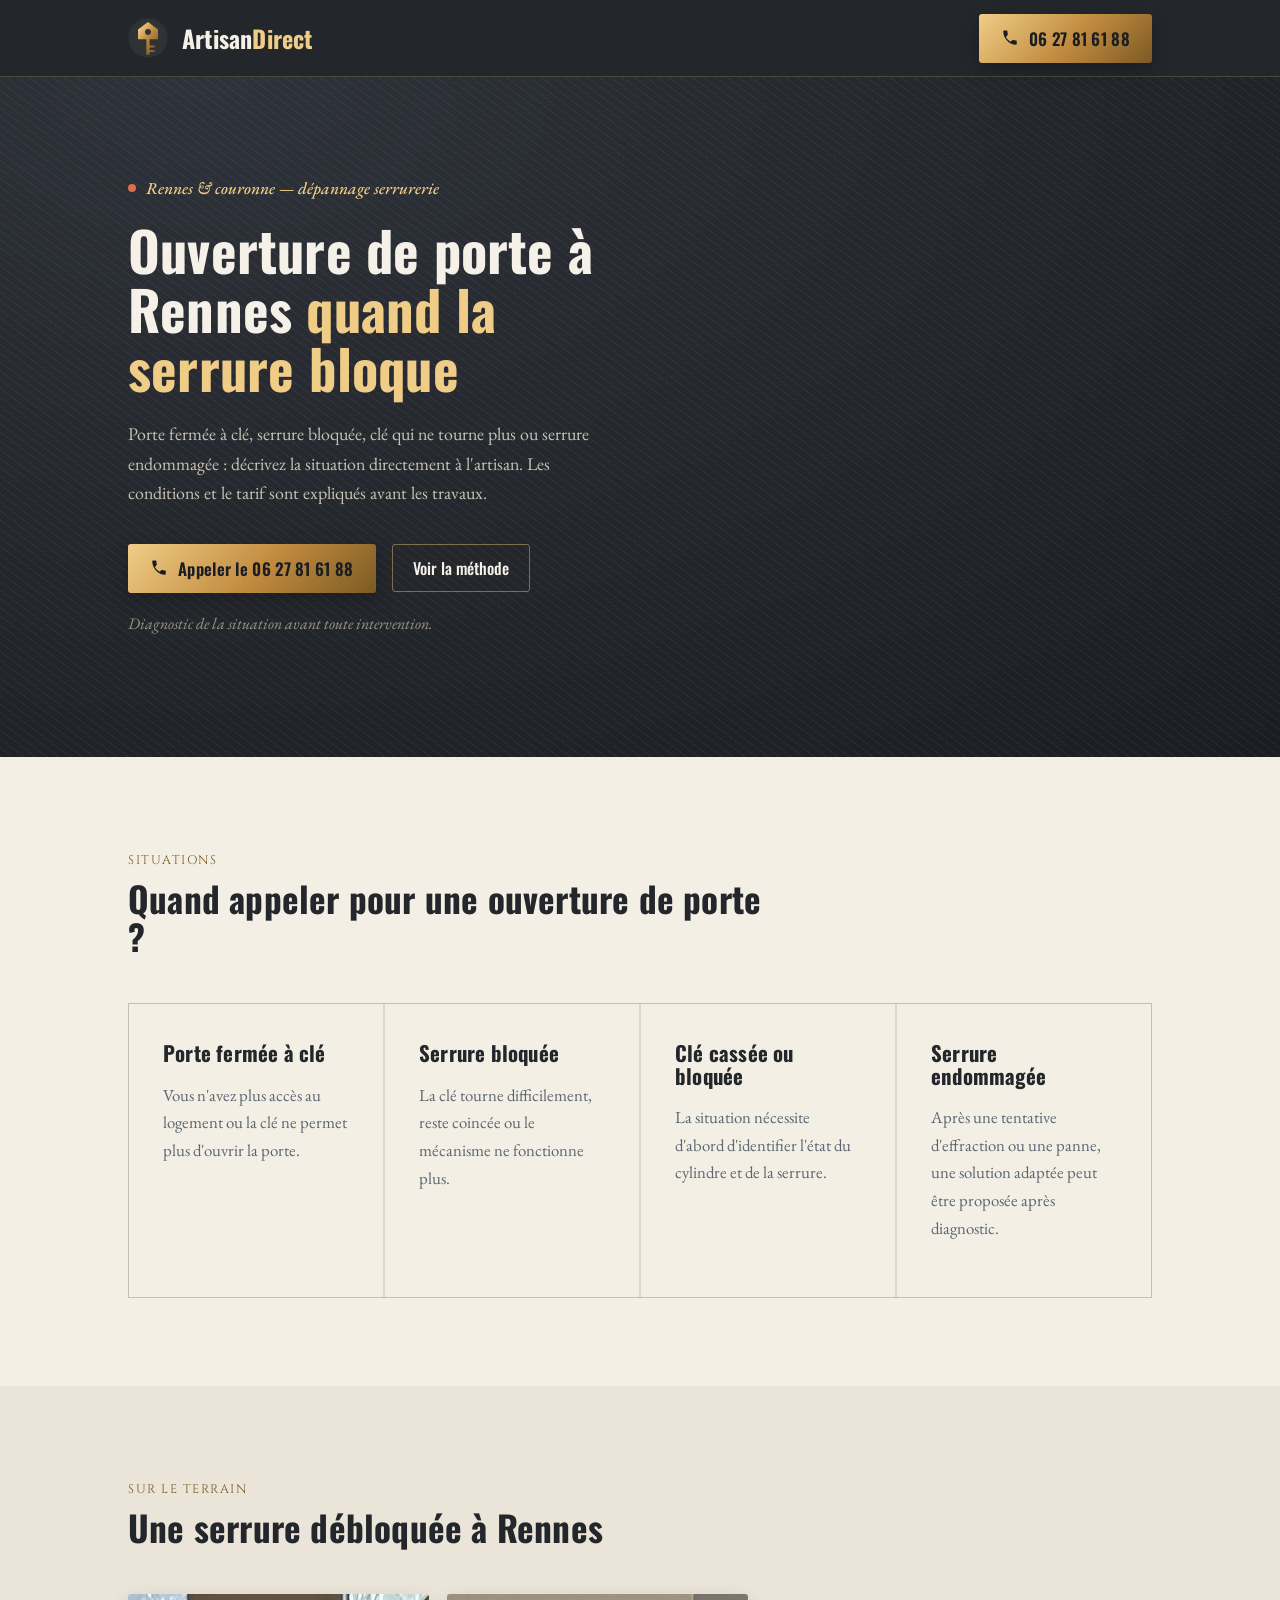
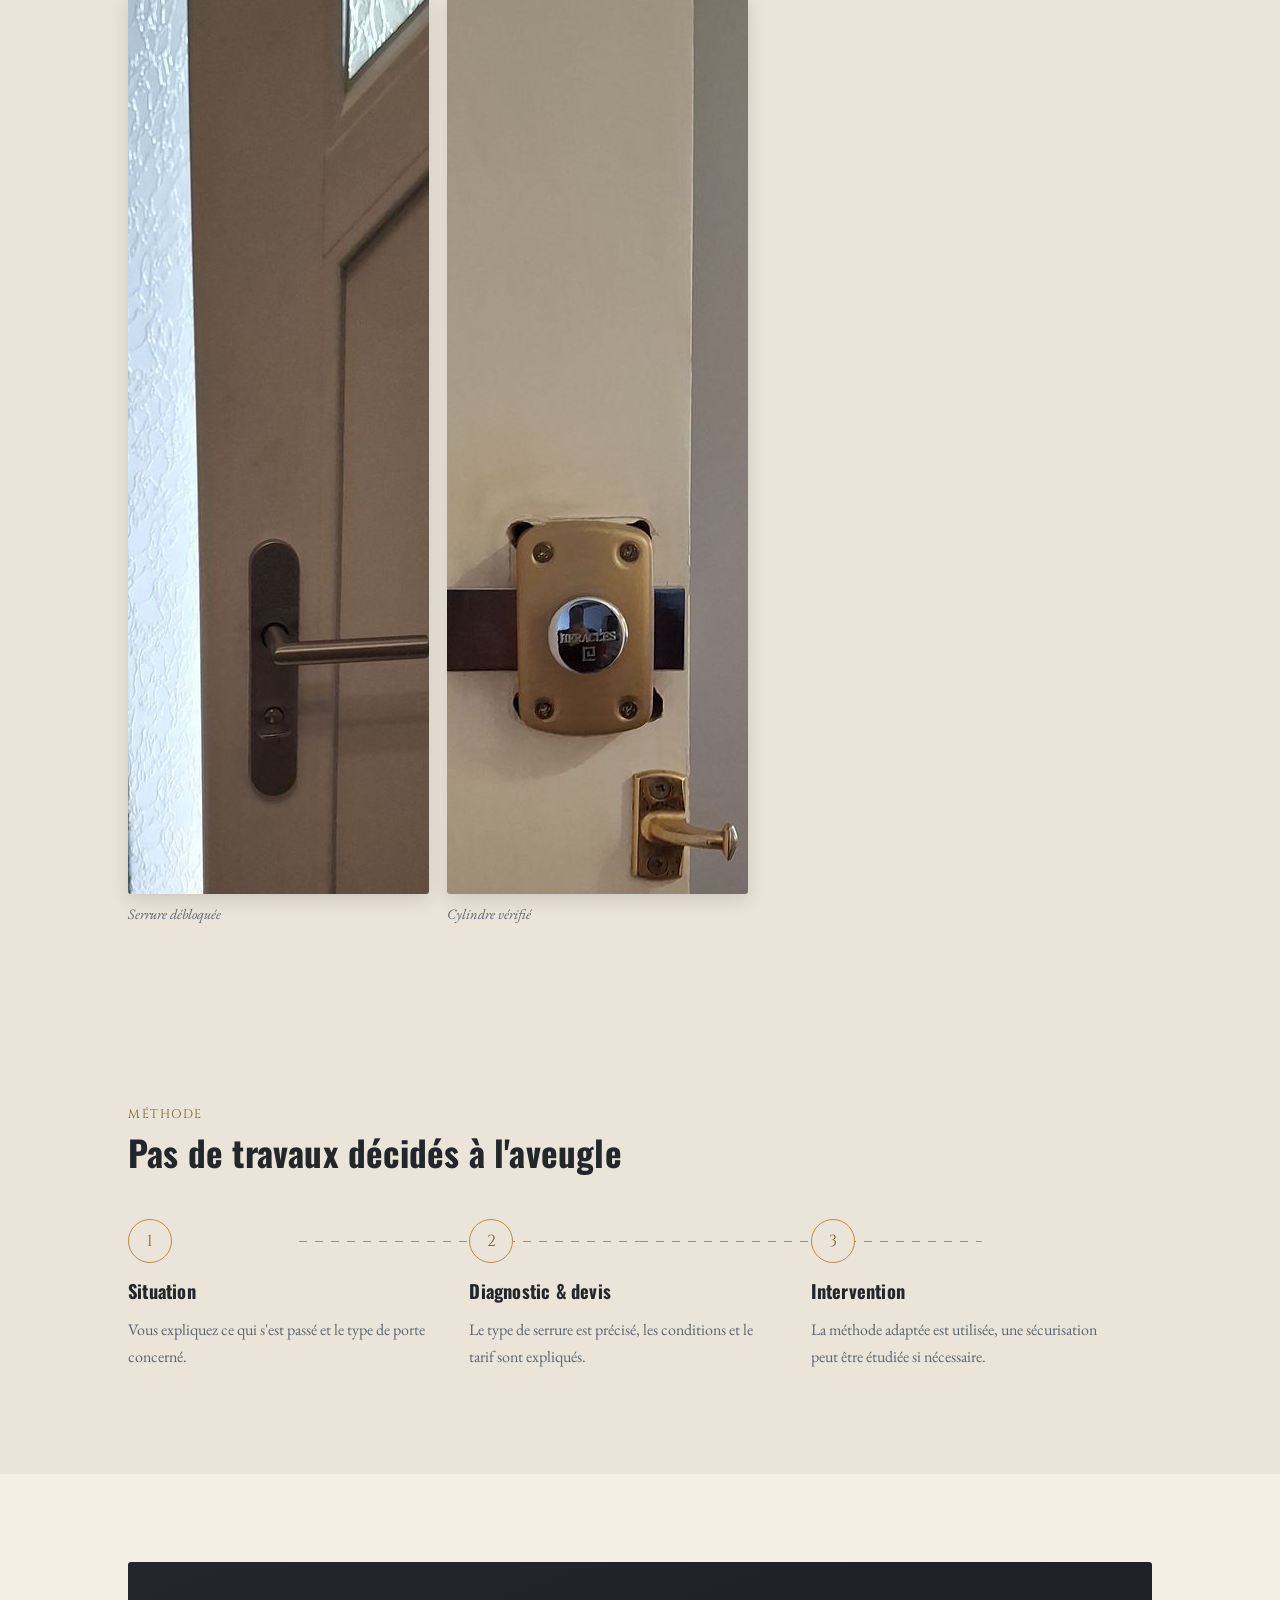
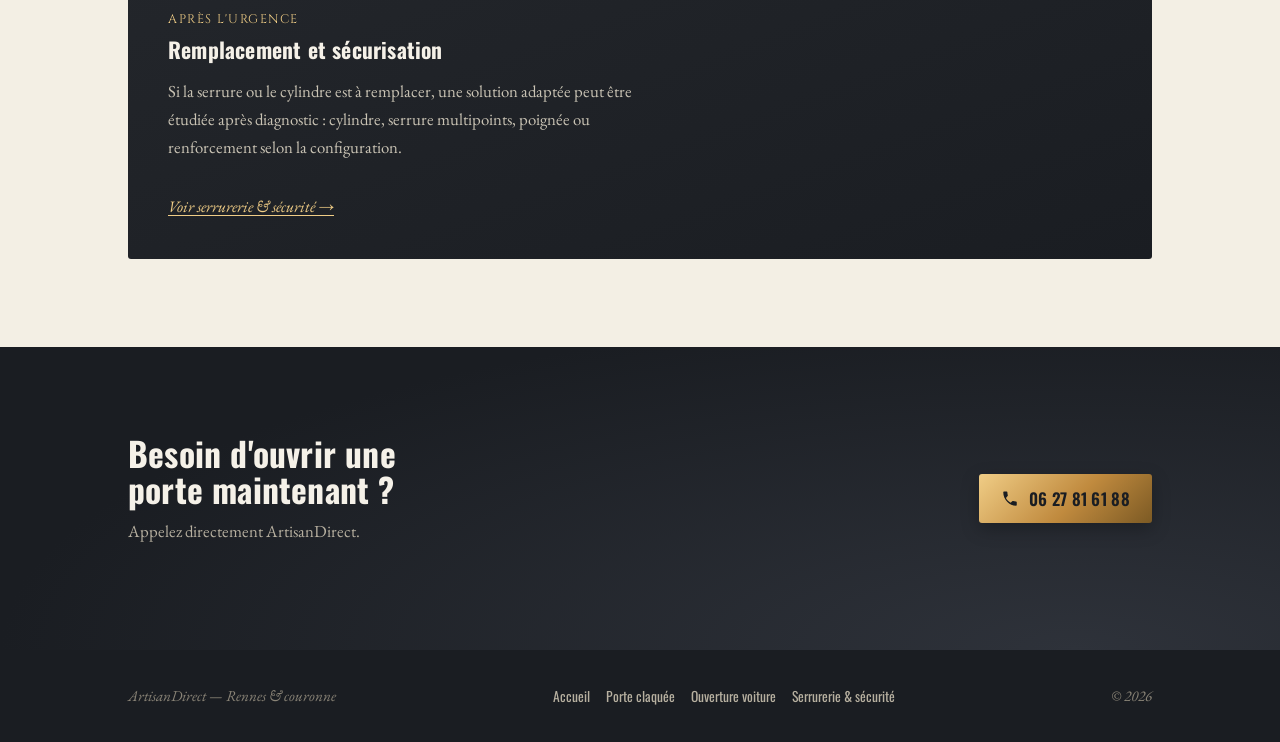
==== commit 2539e7f6: "Site v2 avec photos d'intervention" ====
--- a/ouverture-porte-rennes/index.html
+++ b/ouverture-porte-rennes/index.html
@@ -9,6 +9,20 @@
 <link href="https://fonts.googleapis.com/css2?family=Oswald:wght@400;500;600;700&family=Cinzel:wght@600&family=EB+Garamond:ital,wght@0,500;1,500;1,600&display=swap" rel="stylesheet">
 <link rel="stylesheet" href="/styles.css">
 <script type="application/ld+json">{"@context":"https://schema.org","@type":"Service","name":"Ouverture de porte à Rennes","provider":{"@type":"LocalBusiness","name":"ArtisanDirect","telephone":"+33627816188","url":"https://artisandirect.fr/"},"areaServed":"Rennes"}</script>
+<!-- Google tag (gtag.js) -->
+<script async src="https://www.googletagmanager.com/gtag/js?id=AW-18242315333"></script>
+<script>
+  window.dataLayer = window.dataLayer || [];
+  function gtag(){dataLayer.push(arguments);}
+  gtag('js', new Date());
+
+  gtag('config', 'AW-18242315333');
+</script>
+<script>
+  gtag('config', 'AW-18242315333/_WFbCNmuofkcEMXIzvpD', {
+    'phone_conversion_number': '06 27 81 61 88'
+  });
+</script>
 </head>
 <body>
 <header class="topbar">
@@ -55,6 +69,19 @@
       <div class="svc-card"><h3>Serrure bloquée</h3><p>La clé tourne difficilement, reste coincée ou le mécanisme ne fonctionne plus.</p></div>
       <div class="svc-card"><h3>Clé cassée ou bloquée</h3><p>La situation nécessite d'abord d'identifier l'état du cylindre et de la serrure.</p></div>
       <div class="svc-card"><h3>Serrure endommagée</h3><p>Après une tentative d'effraction ou une panne, une solution adaptée peut être proposée après diagnostic.</p></div>
+    </div>
+  </div>
+</section>
+
+<section class="gallery">
+  <div class="wrap">
+    <div class="section-head">
+      <span class="kicker">SUR LE TERRAIN</span>
+      <h2>Une serrure débloquée à Rennes</h2>
+    </div>
+    <div class="gallery-grid cols-2">
+      <figure><img src="/images/interventions/poignee.jpg" alt="Poignée et serrure débloquées lors d'une intervention à Rennes" loading="lazy" width="900" height="900"><figcaption>Serrure débloquée</figcaption></figure>
+      <figure><img src="/images/interventions/cylindre.jpg" alt="Cylindre vérifié sur place" loading="lazy" width="900" height="900"><figcaption>Cylindre vérifié</figcaption></figure>
     </div>
   </div>
 </section>
--- a/styles.css
+++ b/styles.css
@@ -159,3 +159,14 @@
 
 :focus-visible{outline:2px solid var(--brass);outline-offset:2px;}
 @media (prefers-reduced-motion:reduce){ html{scroll-behavior:auto;} .btn-call{transition:none;} }
+
+/* ---------- photo gallery ---------- */
+.gallery{background:var(--paper-2);}
+.gallery-grid{display:grid;grid-template-columns:repeat(4,1fr);gap:18px;}
+.gallery-grid.cols-2{grid-template-columns:repeat(2,1fr);max-width:620px;}
+@media (max-width:900px){ .gallery-grid{grid-template-columns:repeat(2,1fr);} }
+@media (max-width:480px){ .gallery-grid{grid-template-columns:1fr 1fr;gap:12px;} .gallery-grid.cols-2{grid-template-columns:1fr 1fr;} }
+.gallery-grid figure{margin:0;}
+.gallery-grid img{width:100%;aspect-ratio:1/1;object-fit:cover;border-radius:var(--radius);display:block;box-shadow:0 6px 18px rgba(35,38,43,.14);}
+.gallery-grid figcaption{margin-top:10px;font-family:'EB Garamond';font-style:italic;color:var(--slate);font-size:.9rem;}
+.gallery-note{font-family:'EB Garamond';font-style:italic;color:var(--brass-dark);font-size:.95rem;margin-top:24px;}
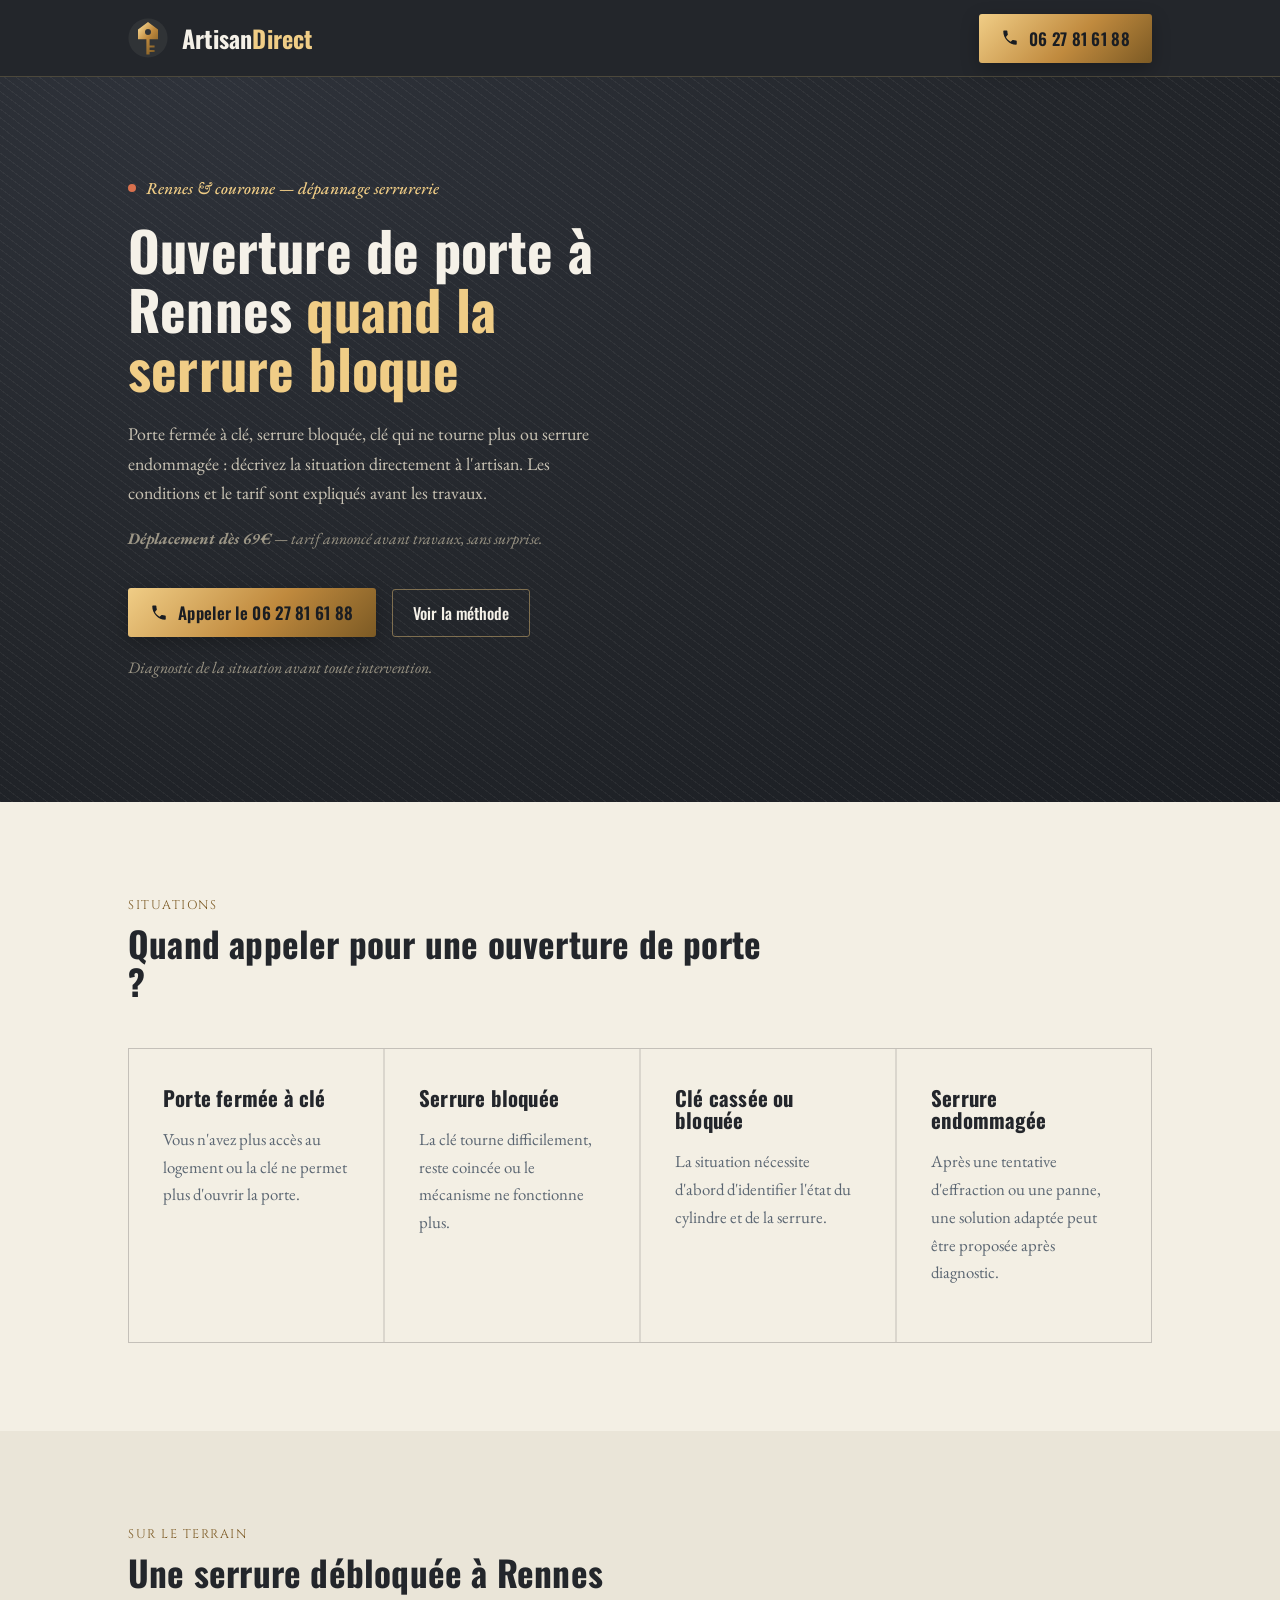
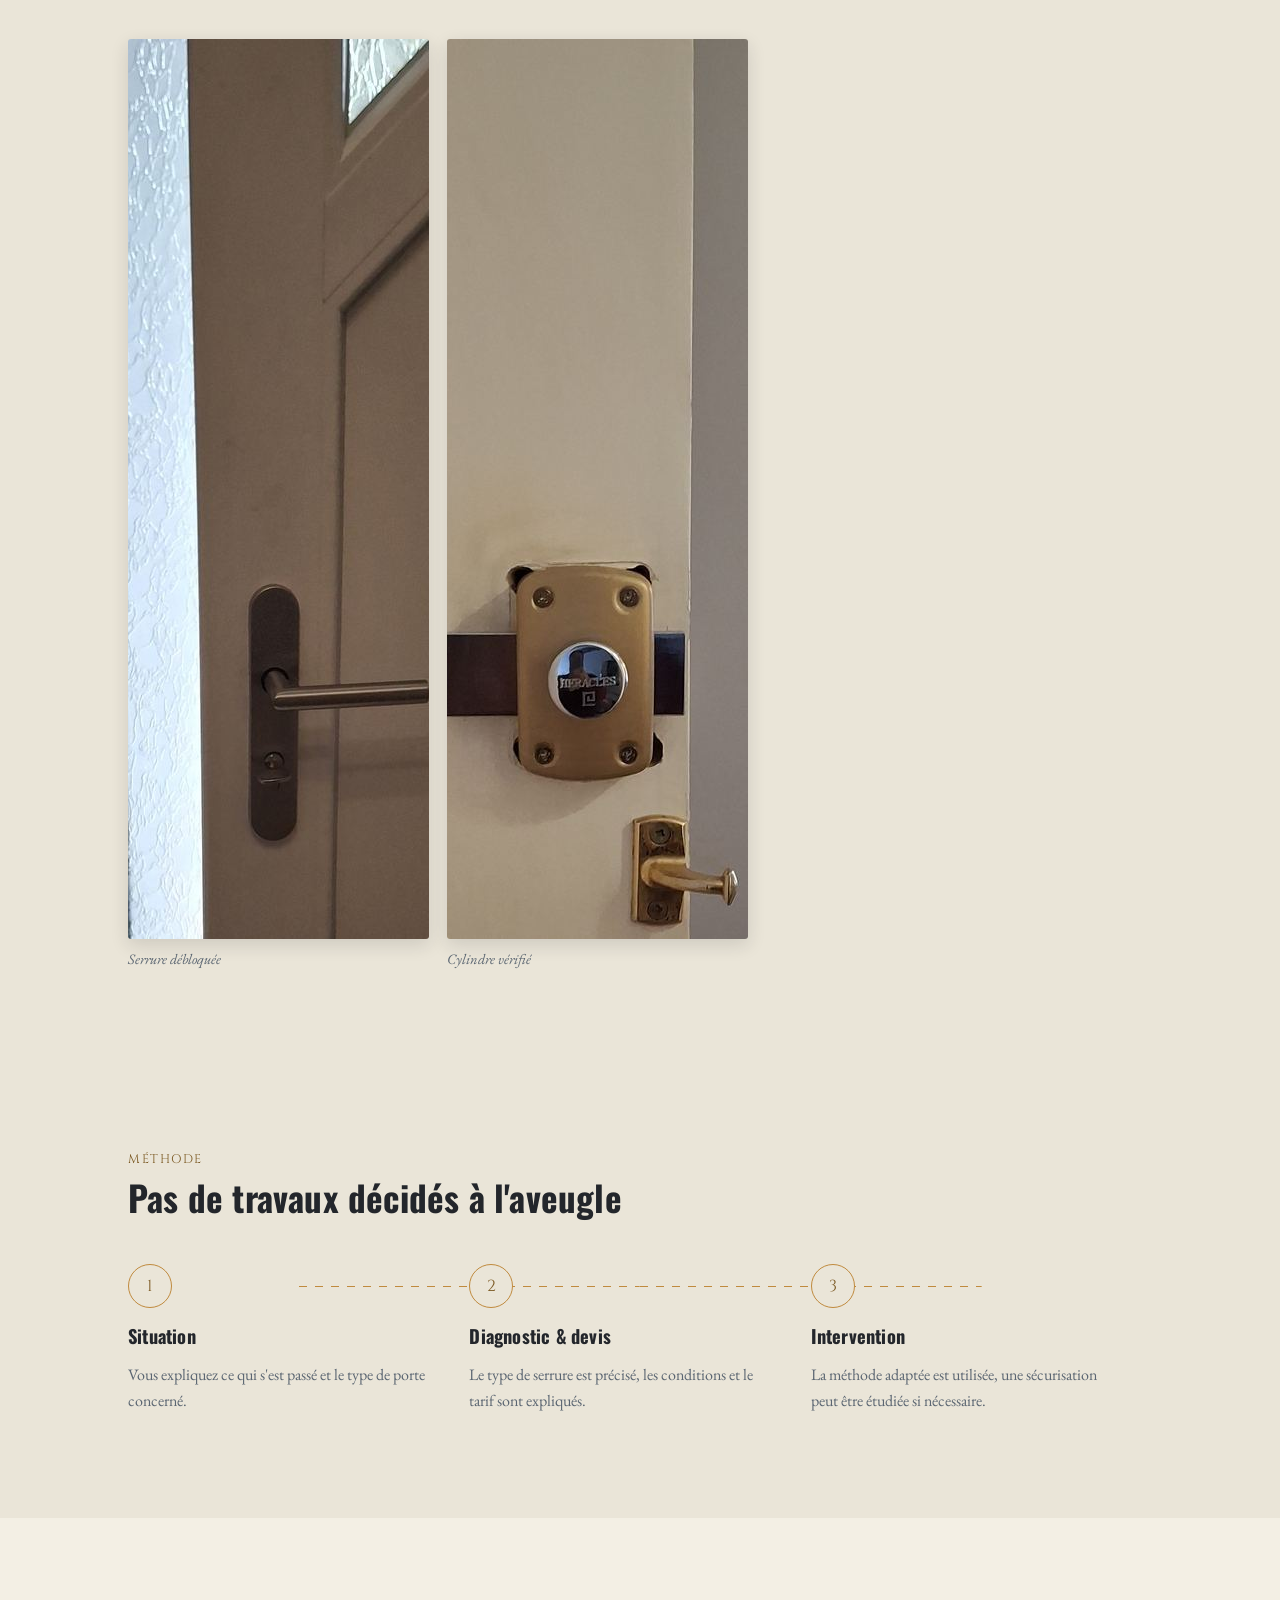
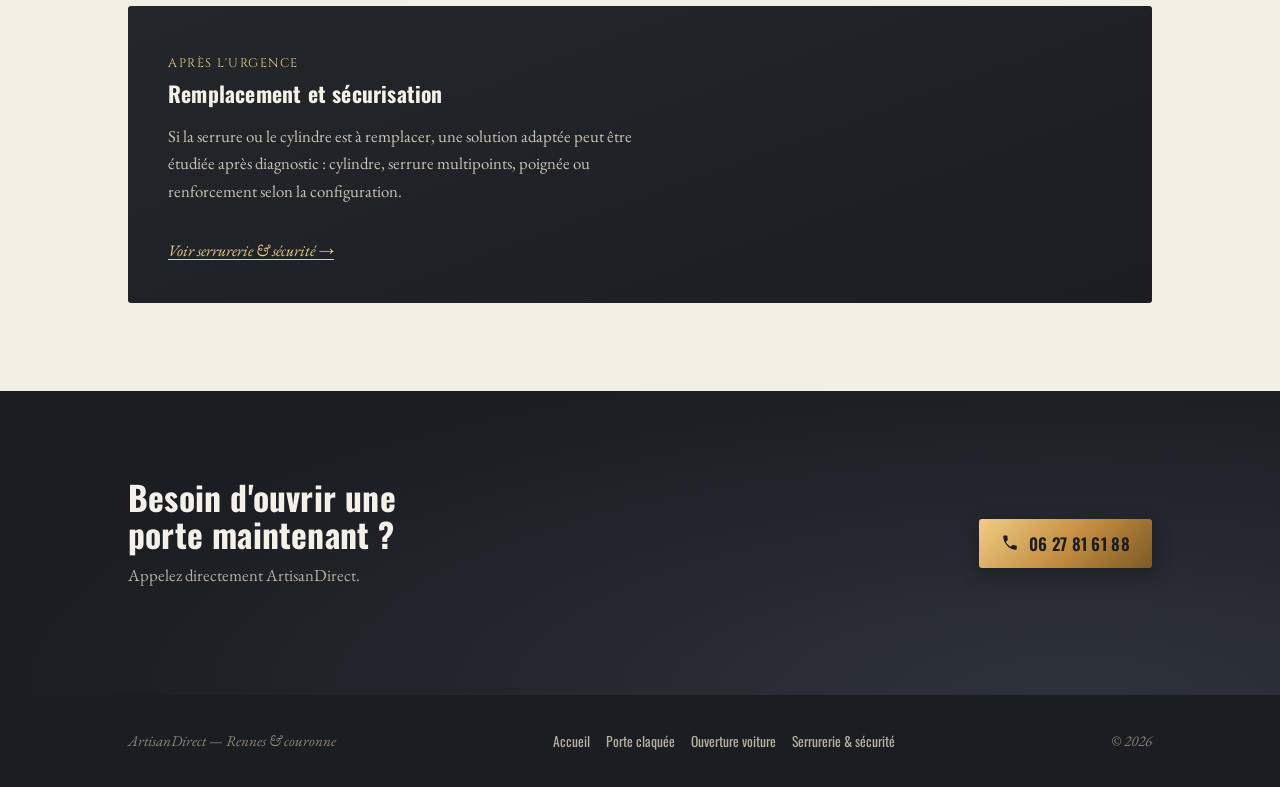
==== commit 2703a419: "Rename index (14).html to index.html" ====
--- a/ouverture-porte-rennes/index.html
+++ b/ouverture-porte-rennes/index.html
@@ -21,6 +21,15 @@
 <script>
   gtag('config', 'AW-18242315333/_WFbCNmuofkcEMXIzvpD', {
     'phone_conversion_number': '06 27 81 61 88'
+  });
+</script>
+<script>
+  // Conversion Google Ads : clic sur un bouton "Appeler"
+  document.addEventListener('click', function (e) {
+    var a = e.target.closest && e.target.closest('a[href^="tel:"]');
+    if (a && typeof gtag === 'function') {
+      gtag('event', 'conversion', {'send_to': 'AW-18242315333/yzt-CL2GsZEdEMXIzvpD', 'transport_type': 'beacon'});
+    }
   });
 </script>
 </head>
@@ -47,6 +56,7 @@
     <div class="eyebrow"><span class="dot"></span> Rennes &amp; couronne — dépannage serrurerie</div>
     <h1 class="hero-title">Ouverture de porte à Rennes <em>quand la serrure bloque</em></h1>
     <p class="hero-sub">Porte fermée à clé, serrure bloquée, clé qui ne tourne plus ou serrure endommagée : décrivez la situation directement à l'artisan. Les conditions et le tarif sont expliqués avant les travaux.</p>
+    <p class="hero-note"><strong>Déplacement dès 69€</strong> — tarif annoncé avant travaux, sans surprise.</p>
     <div class="hero-cta-row">
       <a class="btn-call" href="tel:+33627816188">
         <svg viewBox="0 0 24 24" fill="currentColor" aria-hidden="true"><path d="M6.6,10.8c1.4,2.7,3.6,4.9,6.3,6.3l2.1-2.1c0.3-0.3,0.7-0.4,1.1-0.3c1.2,0.4,2.5,0.6,3.9,0.6c0.6,0,1,0.4,1,1V20c0,0.6-0.4,1-1,1C11.4,21,3,12.6,3,3c0-0.6,0.4-1,1-1h3.5c0.6,0,1,0.4,1,1c0,1.4,0.2,2.7,0.6,3.9c0.1,0.4,0,0.8-0.3,1.1L6.6,10.8z"/></svg>
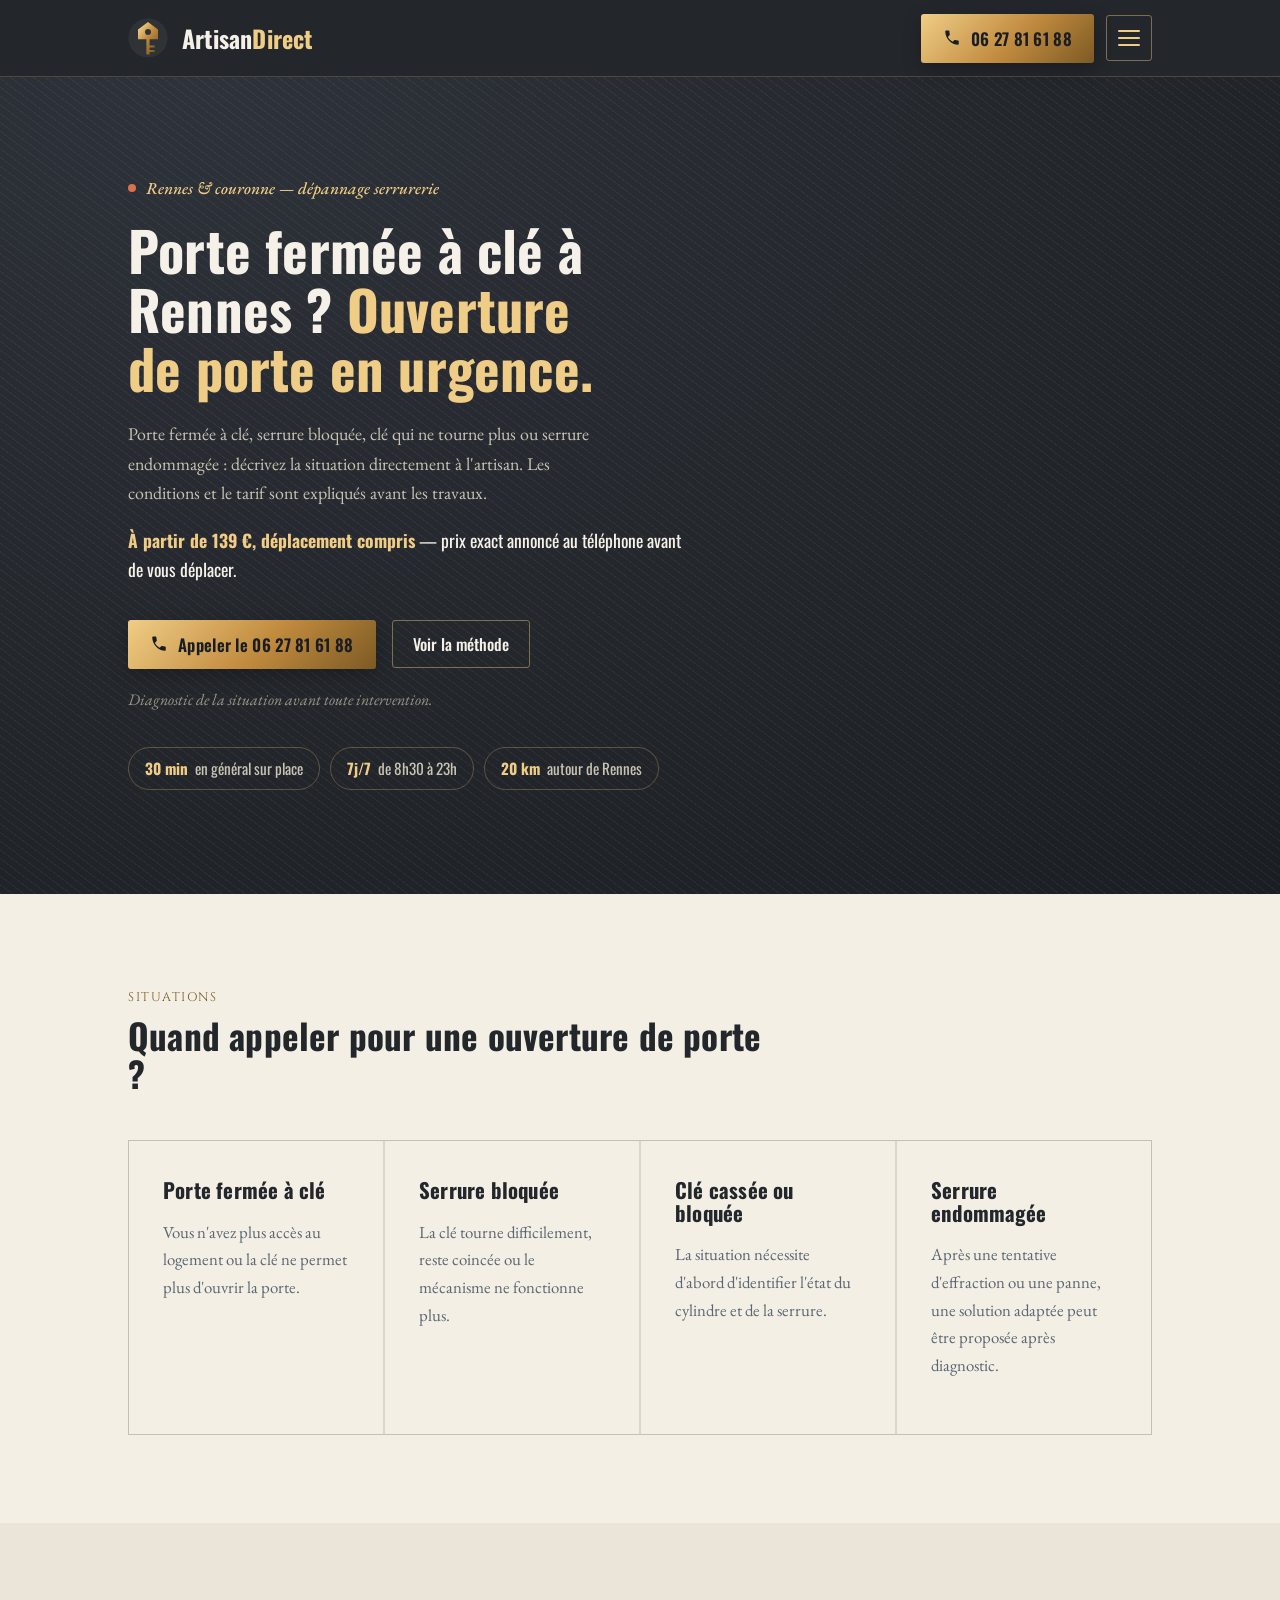
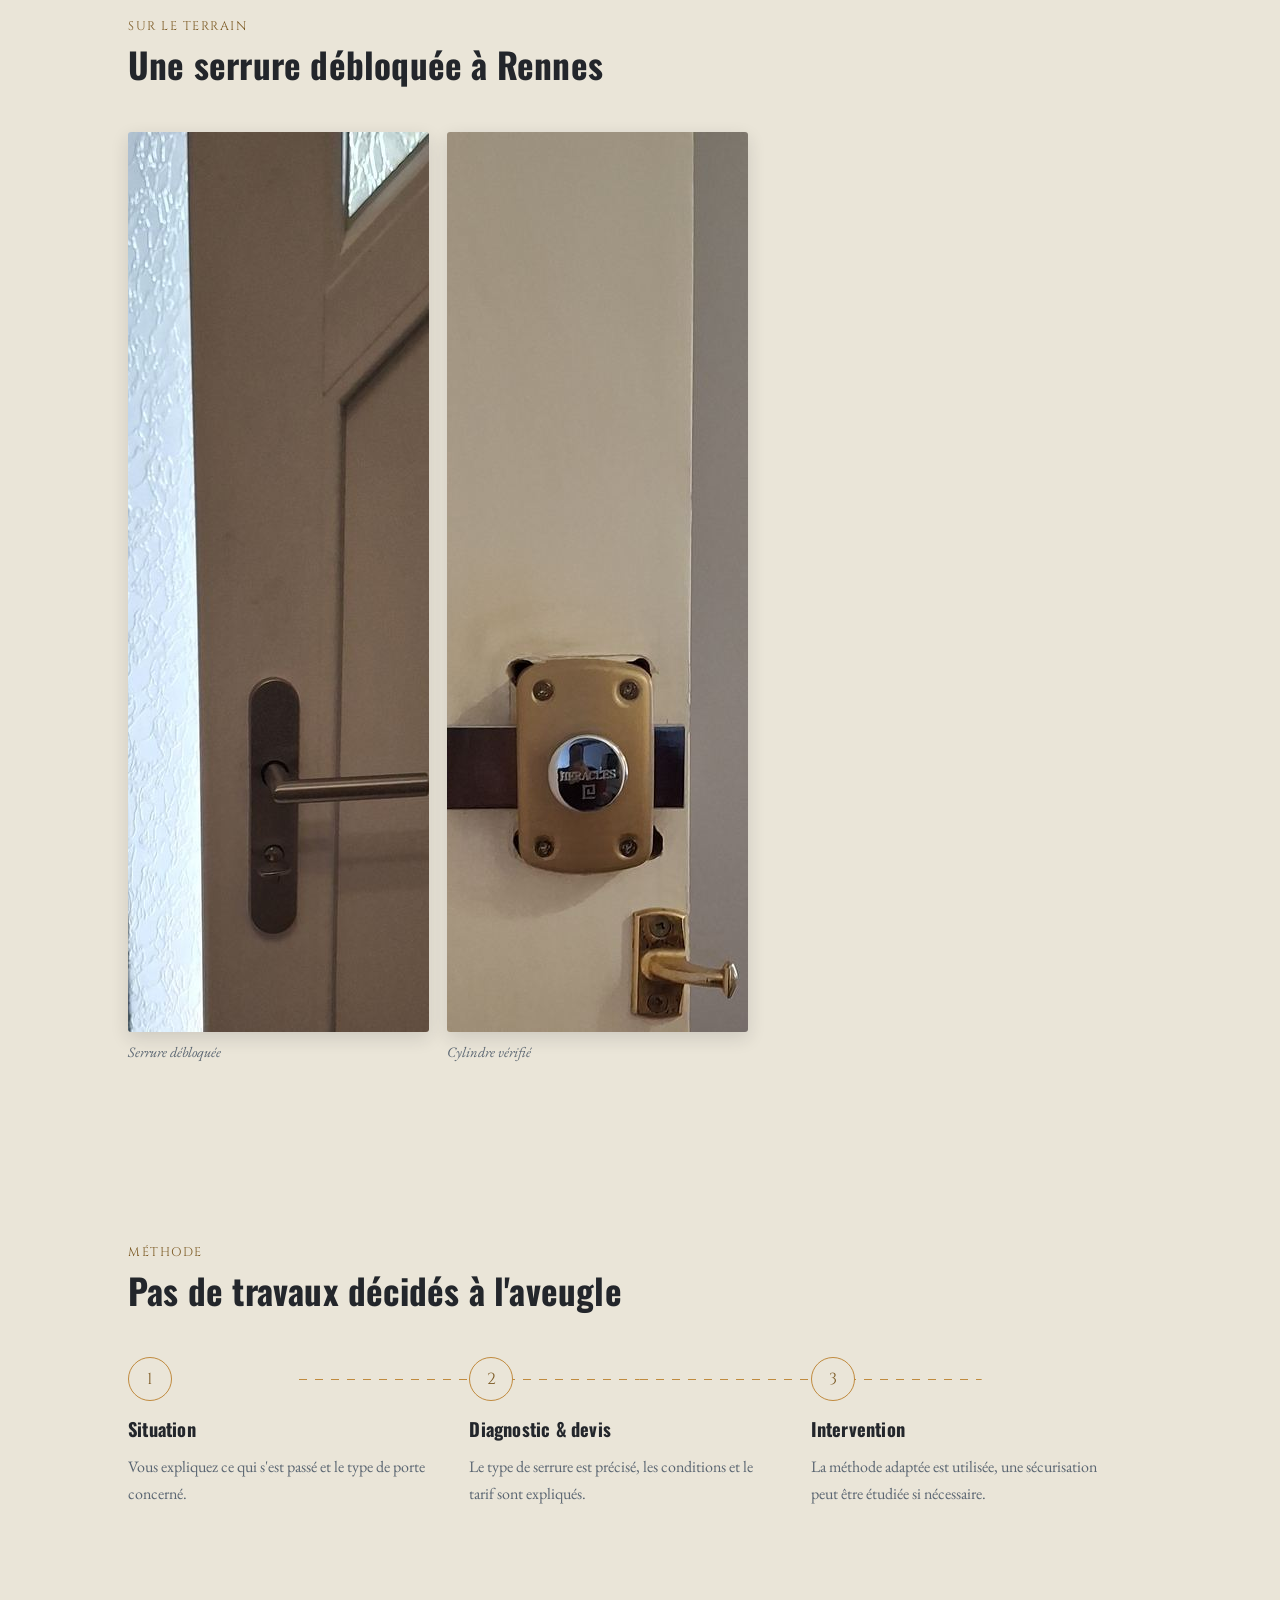
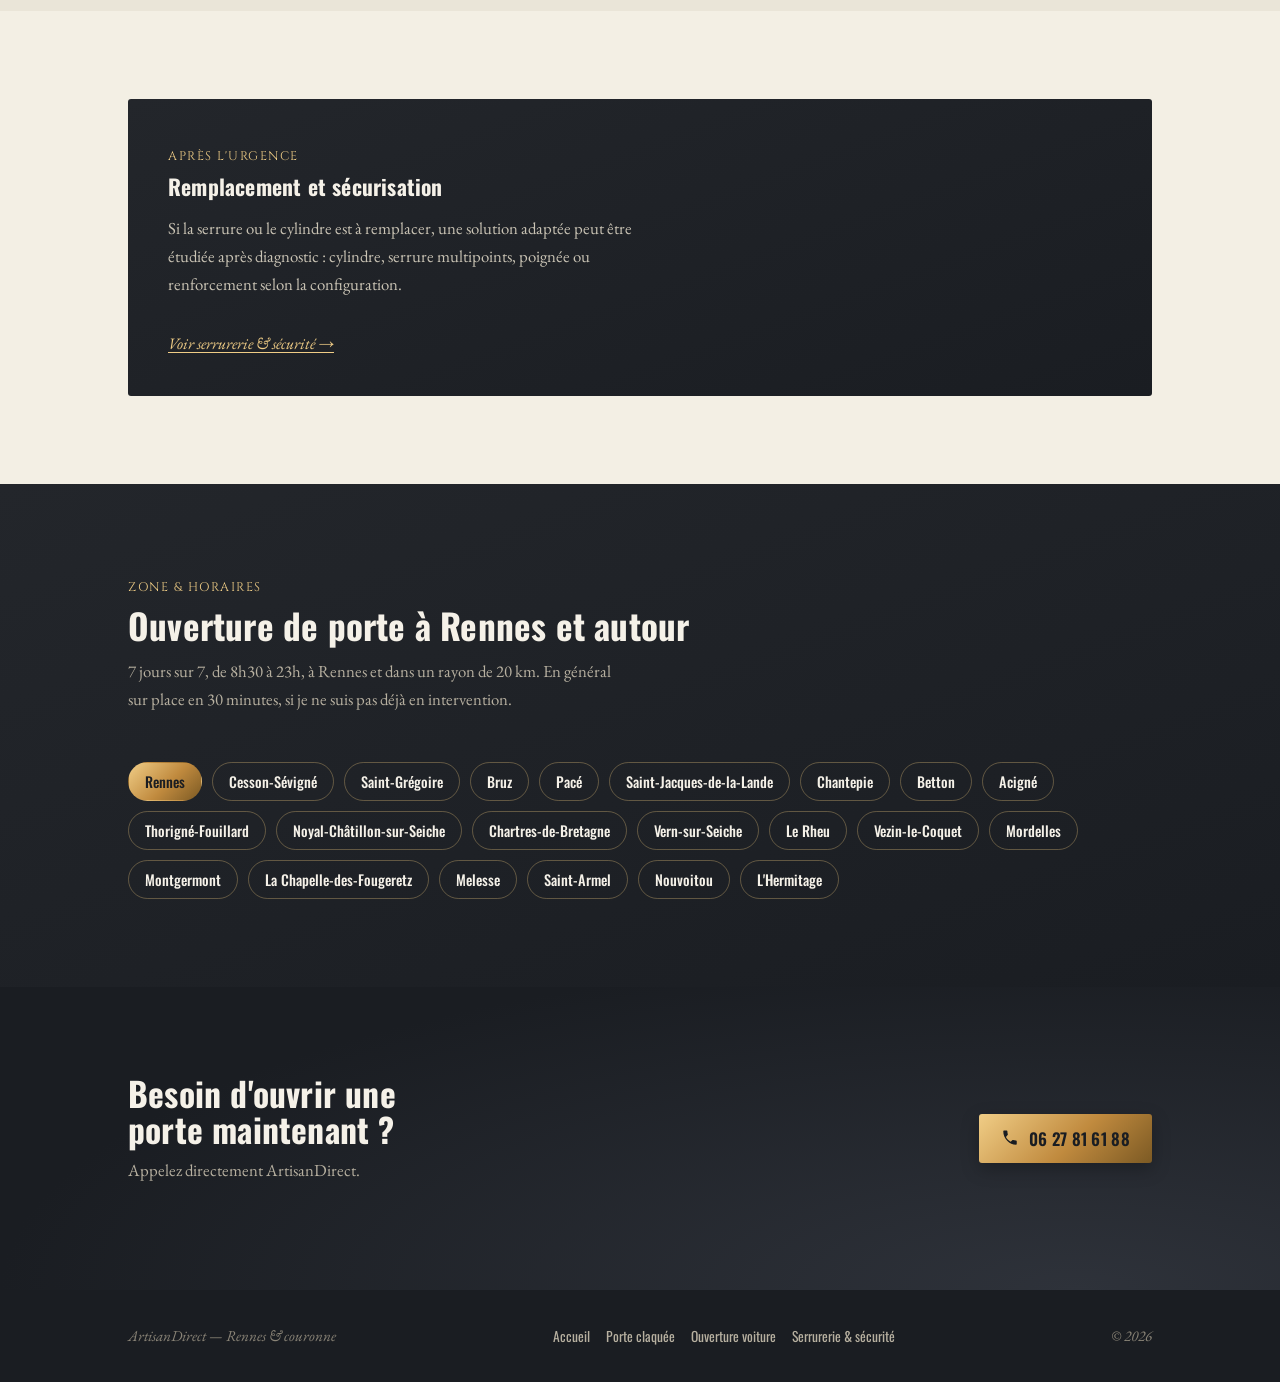
==== commit b7deb583: "Menu ☰ sur toutes les pages, prix dès 139 € déplacement compris, horaires 8h30-23h, titres alignés u" ====
--- a/ouverture-porte-rennes/index.html
+++ b/ouverture-porte-rennes/index.html
@@ -2,8 +2,8 @@
 <html lang="fr">
 <head>
 <meta charset="utf-8"><meta name="viewport" content="width=device-width,initial-scale=1">
-<title>Ouverture de porte à Rennes | Serrure bloquée – ArtisanDirect</title>
-<meta name="description" content="Ouverture de porte à Rennes : porte fermée à clé, serrure bloquée ou clé qui ne tourne plus. ArtisanDirect, conditions et tarif expliqués avant travaux. 06 27 81 61 88.">
+<title>Porte fermée à clé Rennes | Ouverture de porte urgence – ArtisanDirect</title>
+<meta name="description" content="Porte fermée à clé ou serrure bloquée à Rennes ? Ouverture de porte en urgence, à partir de 139 € déplacement compris, 7j/7 de 8h30 à 23h. 06 27 81 61 88.">
 <link rel="canonical" href="https://artisandirect.fr/ouverture-porte-rennes/">
 <link rel="preconnect" href="https://fonts.googleapis.com"><link rel="preconnect" href="https://fonts.gstatic.com" crossorigin>
 <link href="https://fonts.googleapis.com/css2?family=Oswald:wght@400;500;600;700&family=Cinzel:wght@600&family=EB+Garamond:ital,wght@0,500;1,500;1,600&display=swap" rel="stylesheet">
@@ -20,7 +20,22 @@
 </script>
 <script>
   gtag('config', 'AW-18242315333/_WFbCNmuofkcEMXIzvpD', {
-    'phone_conversion_number': '06 27 81 61 88'
+    'phone_conversion_number': '06 27 81 61 88',
+    // Remplace le numéro dans le texte ET dans les boutons tel: par le numéro de suivi Google
+    'phone_conversion_callback': function (formatted_number, mobile_number) {
+      var digits = String(mobile_number || formatted_number).replace(/[^0-9+]/g, '');
+      if (!digits) { return; }
+      document.querySelectorAll('a[href^="tel:"]').forEach(function (a) {
+        a.setAttribute('href', 'tel:' + digits);
+      });
+      var walker = document.createTreeWalker(document.body, NodeFilter.SHOW_TEXT, null);
+      var node;
+      while ((node = walker.nextNode())) {
+        if (node.nodeValue.indexOf('06 27 81 61 88') !== -1) {
+          node.nodeValue = node.nodeValue.split('06 27 81 61 88').join(formatted_number);
+        }
+      }
+    }
   });
 </script>
 <script>
@@ -44,19 +59,33 @@
       </svg>
       <span class="mark-word">Artisan<span class="accent">Direct</span></span>
     </a>
-    <a class="btn-call" href="tel:+33627816188">
-      <svg viewBox="0 0 24 24" fill="currentColor" aria-hidden="true"><path d="M6.6,10.8c1.4,2.7,3.6,4.9,6.3,6.3l2.1-2.1c0.3-0.3,0.7-0.4,1.1-0.3c1.2,0.4,2.5,0.6,3.9,0.6c0.6,0,1,0.4,1,1V20c0,0.6-0.4,1-1,1C11.4,21,3,12.6,3,3c0-0.6,0.4-1,1-1h3.5c0.6,0,1,0.4,1,1c0,1.4,0.2,2.7,0.6,3.9c0.1,0.4,0,0.8-0.3,1.1L6.6,10.8z"/></svg>
-      <span class="full-number">06 27 81 61 88</span><span class="short-label">Appeler</span>
-    </a>
+    <div class="top-actions">
+      <a class="btn-call" href="tel:+33627816188">
+        <svg viewBox="0 0 24 24" fill="currentColor" aria-hidden="true"><path d="M6.6,10.8c1.4,2.7,3.6,4.9,6.3,6.3l2.1-2.1c0.3-0.3,0.7-0.4,1.1-0.3c1.2,0.4,2.5,0.6,3.9,0.6c0.6,0,1,0.4,1,1V20c0,0.6-0.4,1-1,1C11.4,21,3,12.6,3,3c0-0.6,0.4-1,1-1h3.5c0.6,0,1,0.4,1,1c0,1.4,0.2,2.7,0.6,3.9c0.1,0.4,0,0.8-0.3,1.1L6.6,10.8z"/></svg>
+        <span class="full-number">06 27 81 61 88</span><span class="short-label">Appeler</span>
+      </a>
+      <details class="menu">
+        <summary aria-label="Ouvrir le menu des services"><span class="burger" aria-hidden="true"><i></i><i></i><i></i></span></summary>
+        <nav class="menu-panel" aria-label="Services">
+        <a href="/">Accueil</a>
+        <a href="/porte-claquee-rennes/">Porte claquée</a>
+        <a href="/ouverture-porte-rennes/" aria-current="page">Porte fermée à clé</a>
+        <a href="/ouverture-voiture-rennes/">Ouverture de voiture</a>
+        <a href="/#zone">Zone & horaires</a>
+          <a class="menu-call" href="tel:+33627816188">Appeler le 06 27 81 61 88</a>
+          <p class="menu-info">7j/7, 8h30–23h · Rennes + 20 km</p>
+        </nav>
+      </details>
+    </div>
   </div>
 </header>
 
 <section class="hero">
   <div class="wrap">
     <div class="eyebrow"><span class="dot"></span> Rennes &amp; couronne — dépannage serrurerie</div>
-    <h1 class="hero-title">Ouverture de porte à Rennes <em>quand la serrure bloque</em></h1>
+    <h1 class="hero-title">Porte fermée à clé à Rennes ? <em>Ouverture de porte en urgence.</em></h1>
     <p class="hero-sub">Porte fermée à clé, serrure bloquée, clé qui ne tourne plus ou serrure endommagée : décrivez la situation directement à l'artisan. Les conditions et le tarif sont expliqués avant les travaux.</p>
-    <p class="hero-note"><strong>Déplacement dès 69€</strong> — tarif annoncé avant travaux, sans surprise.</p>
+    <p class="hero-note price-note"><strong>À partir de 139 €, déplacement compris</strong> — prix exact annoncé au téléphone avant de vous déplacer.</p>
     <div class="hero-cta-row">
       <a class="btn-call" href="tel:+33627816188">
         <svg viewBox="0 0 24 24" fill="currentColor" aria-hidden="true"><path d="M6.6,10.8c1.4,2.7,3.6,4.9,6.3,6.3l2.1-2.1c0.3-0.3,0.7-0.4,1.1-0.3c1.2,0.4,2.5,0.6,3.9,0.6c0.6,0,1,0.4,1,1V20c0,0.6-0.4,1-1,1C11.4,21,3,12.6,3,3c0-0.6,0.4-1,1-1h3.5c0.6,0,1,0.4,1,1c0,1.4,0.2,2.7,0.6,3.9c0.1,0.4,0,0.8-0.3,1.1L6.6,10.8z"/></svg>
@@ -65,6 +94,11 @@
       <a class="btn-ghost" href="#methode">Voir la méthode</a>
     </div>
     <p class="hero-note">Diagnostic de la situation avant toute intervention.</p>
+    <ul class="trust-strip">
+      <li><b>30 min</b> en général sur place</li>
+      <li><b>7j/7</b> de 8h30 à 23h</li>
+      <li><b>20 km</b> autour de Rennes</li>
+    </ul>
   </div>
 </section>
 
@@ -117,6 +151,40 @@
       <h2>Remplacement et sécurisation</h2>
       <p>Si la serrure ou le cylindre est à remplacer, une solution adaptée peut être étudiée après diagnostic : cylindre, serrure multipoints, poignée ou renforcement selon la configuration.</p>
       <a class="svc-link" href="/serrurerie-securite-rennes/">Voir serrurerie &amp; sécurité →</a>
+    </div>
+  </div>
+</section>
+
+<section class="zone on-dark" id="zone">
+  <div class="wrap">
+    <div class="section-head on-dark">
+      <span class="kicker">ZONE &amp; HORAIRES</span>
+      <h2>Ouverture de porte à Rennes et autour</h2>
+      <p>7 jours sur 7, de 8h30 à 23h, à Rennes et dans un rayon de 20 km. En général sur place en 30 minutes, si je ne suis pas déjà en intervention.</p>
+    </div>
+    <div class="commune-list">
+      <span class="commune home">Rennes</span>
+      <span class="commune">Cesson-Sévigné</span>
+      <span class="commune">Saint-Grégoire</span>
+      <span class="commune">Bruz</span>
+      <span class="commune">Pacé</span>
+      <span class="commune">Saint-Jacques-de-la-Lande</span>
+      <span class="commune">Chantepie</span>
+      <span class="commune">Betton</span>
+      <span class="commune">Acigné</span>
+      <span class="commune">Thorigné-Fouillard</span>
+      <span class="commune">Noyal-Châtillon-sur-Seiche</span>
+      <span class="commune">Chartres-de-Bretagne</span>
+      <span class="commune">Vern-sur-Seiche</span>
+      <span class="commune">Le Rheu</span>
+      <span class="commune">Vezin-le-Coquet</span>
+      <span class="commune">Mordelles</span>
+      <span class="commune">Montgermont</span>
+      <span class="commune">La Chapelle-des-Fougeretz</span>
+      <span class="commune">Melesse</span>
+      <span class="commune">Saint-Armel</span>
+      <span class="commune">Nouvoitou</span>
+      <span class="commune">L'Hermitage</span>
     </div>
   </div>
 </section>
--- a/styles.css
+++ b/styles.css
@@ -170,3 +170,29 @@
 .gallery-grid img{width:100%;aspect-ratio:1/1;object-fit:cover;border-radius:var(--radius);display:block;box-shadow:0 6px 18px rgba(35,38,43,.14);}
 .gallery-grid figcaption{margin-top:10px;font-family:'EB Garamond';font-style:italic;color:var(--slate);font-size:.9rem;}
 .gallery-note{font-family:'EB Garamond';font-style:italic;color:var(--brass-dark);font-size:.95rem;margin-top:24px;}
+
+/* ---------- menu ☰ ---------- */
+.top-actions{display:flex;align-items:center;gap:12px;}
+.menu{position:relative;}
+.menu summary{list-style:none;cursor:pointer;width:46px;height:46px;display:flex;align-items:center;justify-content:center;border:1.5px solid rgba(200,170,110,.55);border-radius:var(--radius);}
+.menu summary::-webkit-details-marker{display:none;}
+.burger{display:flex;flex-direction:column;gap:5px;width:22px;}
+.burger i{display:block;height:2px;background:var(--brass-light);border-radius:2px;transition:transform .2s ease,opacity .2s ease;}
+.menu[open] .burger i:nth-child(1){transform:translateY(7px) rotate(45deg);}
+.menu[open] .burger i:nth-child(2){opacity:0;}
+.menu[open] .burger i:nth-child(3){transform:translateY(-7px) rotate(-45deg);}
+.menu-panel{position:absolute;right:0;top:calc(100% + 12px);width:min(300px, calc(100vw - 32px));background:var(--charcoal-3);border:1px solid rgba(200,170,110,.3);border-radius:var(--radius);box-shadow:0 18px 40px rgba(0,0,0,.45);padding:8px;display:flex;flex-direction:column;z-index:70;}
+.menu-panel a{color:var(--cream);text-decoration:none;font-family:'Oswald';font-size:1.05rem;padding:14px 14px;border-bottom:1px solid rgba(200,170,110,.15);}
+.menu-panel a:hover,.menu-panel a[aria-current="page"]{color:var(--brass-light);}
+.menu-panel .menu-call{margin-top:8px;border:none;border-radius:var(--radius);text-align:center;font-weight:600;color:var(--charcoal-3);background:linear-gradient(135deg,var(--brass-light),var(--brass) 55%,var(--brass-dark));}
+.menu-panel .menu-call:hover{color:var(--charcoal-3);}
+.menu-info{font-family:'EB Garamond';font-style:italic;color:#9C9686;font-size:.95rem;margin:10px 6px 4px;text-align:center;max-width:none;}
+@media (max-width:520px){ .top-actions{gap:8px;} .menu summary{width:42px;height:42px;} }
+@media (max-width:360px){ .topbar .mark-word{font-size:1rem;} .topbar .mark svg{width:28px;height:28px;} .topbar .mark{gap:8px;} }
+
+/* ---------- prix & engagements ---------- */
+.hero-note.price-note{color:var(--cream);font-style:normal;font-family:'Oswald';font-size:1.1rem;}
+.hero-note.price-note strong{color:var(--brass-light);}
+.trust-strip{list-style:none;padding:0;margin:34px 0 0;display:flex;flex-wrap:wrap;gap:10px;max-width:none;}
+.trust-strip li{font-family:'Oswald';font-size:.95rem;color:#C9C3B4;border:1px solid rgba(200,170,110,.35);border-radius:999px;padding:8px 16px;max-width:none;}
+.trust-strip b{color:var(--brass-light);margin-right:4px;}
